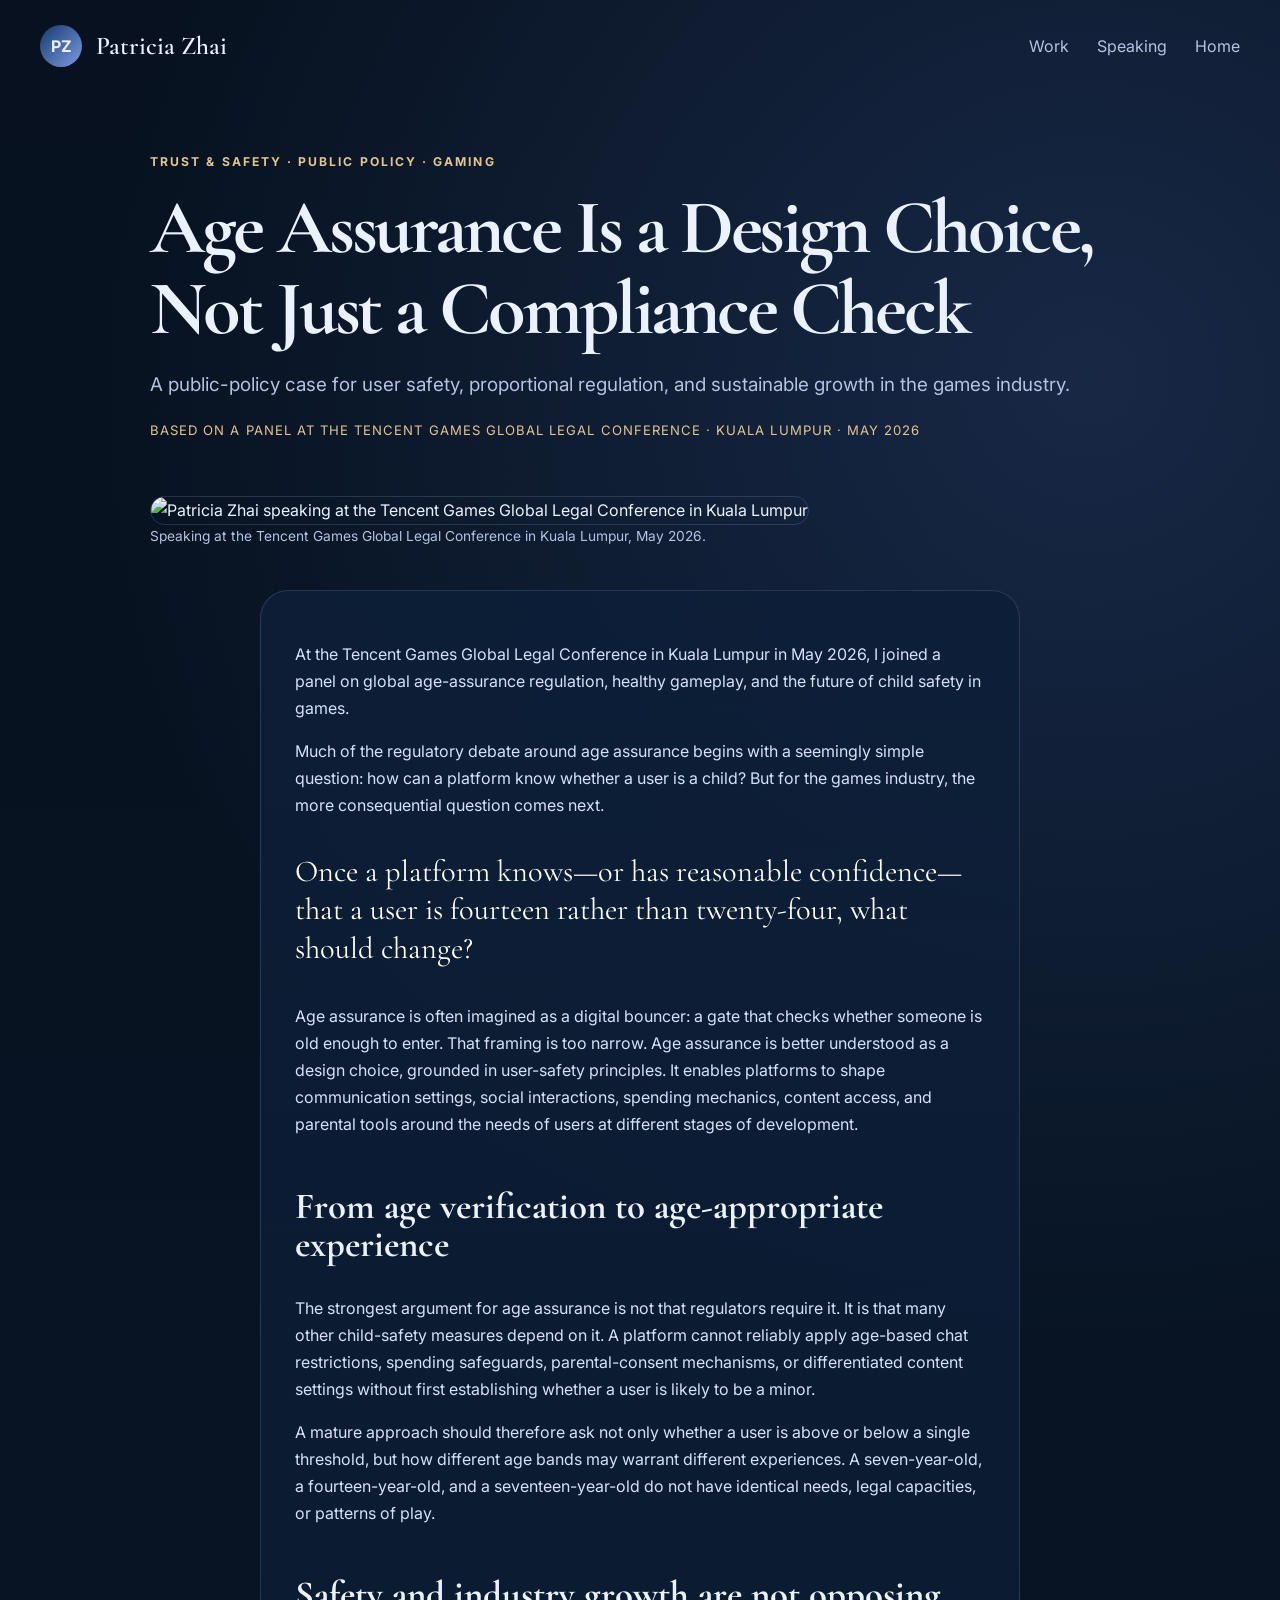
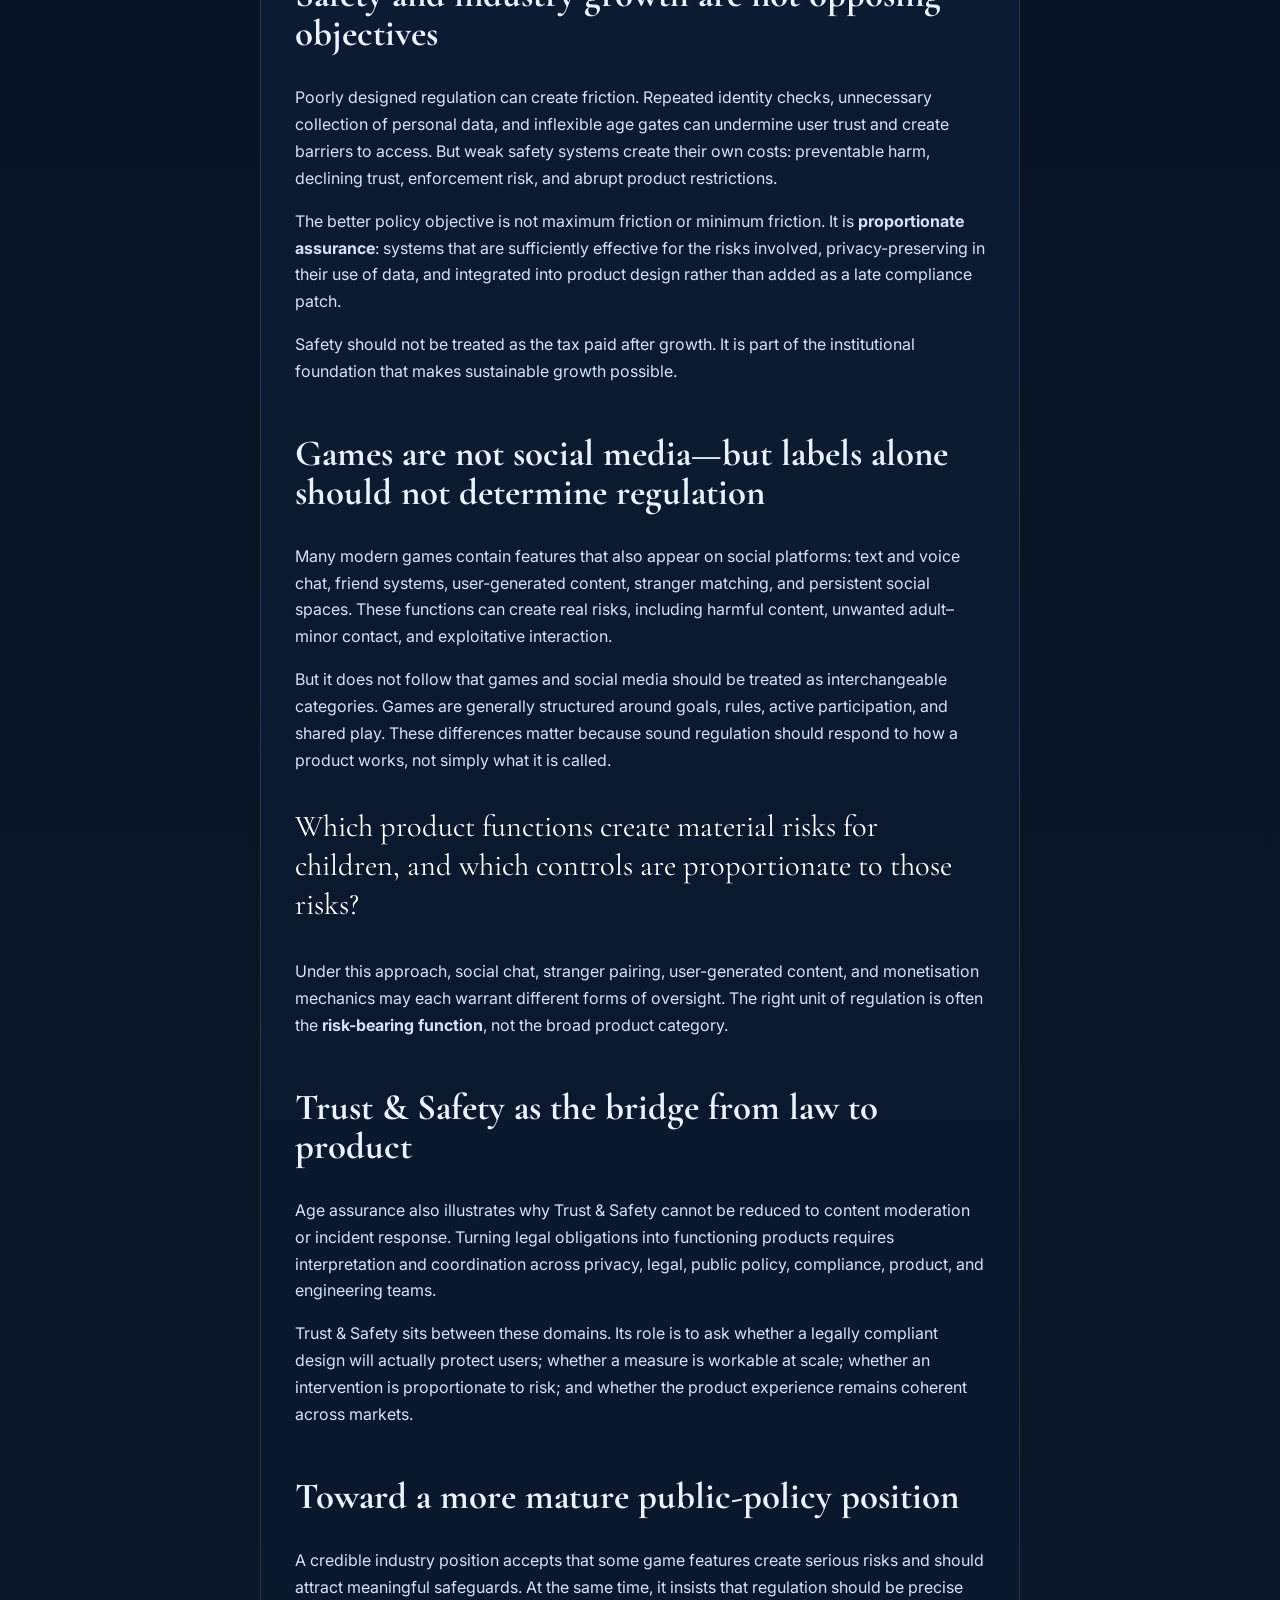
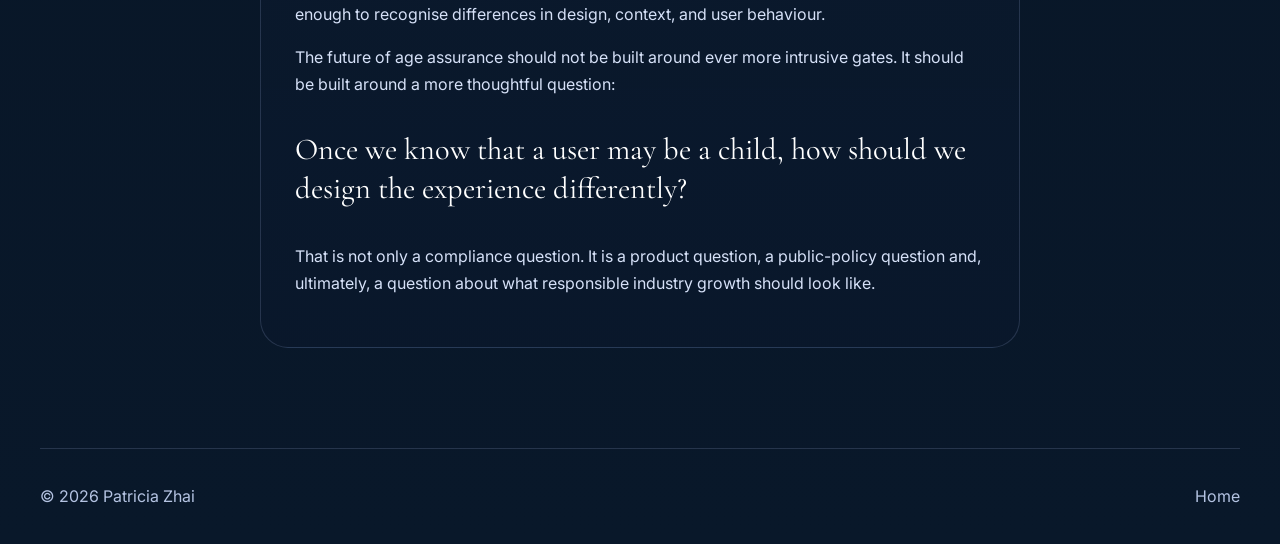
==== age-assurance.html @ 42f61670 "Add age assurance article" ====
<!doctype html><html lang="en"><head><meta charset="utf-8"><meta name="viewport" content="width=device-width,initial-scale=1"><meta name="description" content="Age assurance is a design choice, not just a compliance check — Patricia Zhai"><title>Age Assurance Is a Design Choice — Patricia Zhai</title><link rel="preconnect" href="https://fonts.googleapis.com"><link rel="preconnect" href="https://fonts.gstatic.com" crossorigin><link href="https://fonts.googleapis.com/css2?family=Inter:wght@400;500;600;700&family=Cormorant+Garamond:wght@500;600;700&display=swap" rel="stylesheet"><link rel="stylesheet" href="styles.css"></head><body><header class="site-header"><a class="brand" href="index.html"><span class="brand-mark">PZ</span><span class="brand-text">Patricia Zhai</span></a><nav><a href="index.html#work">Work</a><a href="index.html#speaking">Speaking</a><a href="index.html">Home</a></nav></header><main class="article-shell"><article class="article"><header class="article-header"><p class="eyebrow">Trust & Safety · Public policy · Gaming</p><h1>Age Assurance Is a Design Choice, Not Just a Compliance Check</h1><p class="article-subtitle">A public-policy case for user safety, proportional regulation, and sustainable growth in the games industry.</p><p class="meta">Based on a panel at the Tencent Games Global Legal Conference · Kuala Lumpur · May 2026</p></header><figure class="article-figure"><img src="assets/kl-panel.jpg" alt="Patricia Zhai speaking at the Tencent Games Global Legal Conference in Kuala Lumpur"><figcaption>Speaking at the Tencent Games Global Legal Conference in Kuala Lumpur, May 2026.</figcaption></figure><div class="article-body"><p>At the Tencent Games Global Legal Conference in Kuala Lumpur in May 2026, I joined a panel on global age-assurance regulation, healthy gameplay, and the future of child safety in games.</p><p>Much of the regulatory debate around age assurance begins with a seemingly simple question: how can a platform know whether a user is a child? But for the games industry, the more consequential question comes next.</p><p class="pullquote">Once a platform knows—or has reasonable confidence—that a user is fourteen rather than twenty-four, what should change?</p><p>Age assurance is often imagined as a digital bouncer: a gate that checks whether someone is old enough to enter. That framing is too narrow. Age assurance is better understood as a design choice, grounded in user-safety principles. It enables platforms to shape communication settings, social interactions, spending mechanics, content access, and parental tools around the needs of users at different stages of development.</p><h2>From age verification to age-appropriate experience</h2><p>The strongest argument for age assurance is not that regulators require it. It is that many other child-safety measures depend on it. A platform cannot reliably apply age-based chat restrictions, spending safeguards, parental-consent mechanisms, or differentiated content settings without first establishing whether a user is likely to be a minor.</p><p>A mature approach should therefore ask not only whether a user is above or below a single threshold, but how different age bands may warrant different experiences. A seven-year-old, a fourteen-year-old, and a seventeen-year-old do not have identical needs, legal capacities, or patterns of play.</p><h2>Safety and industry growth are not opposing objectives</h2><p>Poorly designed regulation can create friction. Repeated identity checks, unnecessary collection of personal data, and inflexible age gates can undermine user trust and create barriers to access. But weak safety systems create their own costs: preventable harm, declining trust, enforcement risk, and abrupt product restrictions.</p><p>The better policy objective is not maximum friction or minimum friction. It is <strong>proportionate assurance</strong>: systems that are sufficiently effective for the risks involved, privacy-preserving in their use of data, and integrated into product design rather than added as a late compliance patch.</p><p>Safety should not be treated as the tax paid after growth. It is part of the institutional foundation that makes sustainable growth possible.</p><h2>Games are not social media—but labels alone should not determine regulation</h2><p>Many modern games contain features that also appear on social platforms: text and voice chat, friend systems, user-generated content, stranger matching, and persistent social spaces. These functions can create real risks, including harmful content, unwanted adult–minor contact, and exploitative interaction.</p><p>But it does not follow that games and social media should be treated as interchangeable categories. Games are generally structured around goals, rules, active participation, and shared play. These differences matter because sound regulation should respond to how a product works, not simply what it is called.</p><p class="pullquote">Which product functions create material risks for children, and which controls are proportionate to those risks?</p><p>Under this approach, social chat, stranger pairing, user-generated content, and monetisation mechanics may each warrant different forms of oversight. The right unit of regulation is often the <strong>risk-bearing function</strong>, not the broad product category.</p><h2>Trust & Safety as the bridge from law to product</h2><p>Age assurance also illustrates why Trust & Safety cannot be reduced to content moderation or incident response. Turning legal obligations into functioning products requires interpretation and coordination across privacy, legal, public policy, compliance, product, and engineering teams.</p><p>Trust & Safety sits between these domains. Its role is to ask whether a legally compliant design will actually protect users; whether a measure is workable at scale; whether an intervention is proportionate to risk; and whether the product experience remains coherent across markets.</p><h2>Toward a more mature public-policy position</h2><p>A credible industry position accepts that some game features create serious risks and should attract meaningful safeguards. At the same time, it insists that regulation should be precise enough to recognise differences in design, context, and user behaviour.</p><p>The future of age assurance should not be built around ever more intrusive gates. It should be built around a more thoughtful question:</p><p class="pullquote">Once we know that a user may be a child, how should we design the experience differently?</p><p>That is not only a compliance question. It is a product question, a public-policy question and, ultimately, a question about what responsible industry growth should look like.</p></div></article></main><footer><span>© 2026 Patricia Zhai</span><a href="index.html">Home</a></footer></body></html>
---- styles.css ----
:root{--bg:#07111f;--panel:#0d1f38;--ink:#eaf1ff;--muted:#b4c3e2;--line:rgba(187,207,255,.16);--gold:#e2c58f;--max:1200px}*{box-sizing:border-box}html{scroll-behavior:smooth}body{margin:0;font-family:Inter,system-ui,sans-serif;line-height:1.68;color:var(--ink);background:radial-gradient(circle at 85% 10%,rgba(81,120,202,.22),transparent 28%),linear-gradient(180deg,#07111f,#09182a);overflow-x:hidden}a{color:inherit}.site-header,main,footer{width:min(var(--max),calc(100% - 48px));margin:auto}.site-header{min-height:92px;display:flex;align-items:center;justify-content:space-between}.brand{display:flex;gap:14px;align-items:center;text-decoration:none}.brand-mark{width:42px;height:42px;border-radius:50%;display:grid;place-items:center;background:linear-gradient(135deg,#173a6d,#7b9be3);font-weight:700}.brand-text,h1,h2,h3{font-family:'Cormorant Garamond',serif}.brand-text{font-size:1.6rem;font-weight:600}nav{display:flex;gap:28px}nav a{text-decoration:none;color:var(--muted)}.hero{display:grid;grid-template-columns:.78fr 1.22fr;gap:54px;align-items:center;padding:48px 0 96px}.portrait-frame{padding:14px;max-width:430px;margin:auto;border:1px solid var(--line);border-radius:180px 180px 34px 34px;background:rgba(255,255,255,.035);box-shadow:0 30px 100px rgba(0,0,0,.35)}.portrait-frame img{display:block;width:100%;border-radius:158px 158px 22px 22px}.eyebrow{margin:0 0 16px;text-transform:uppercase;letter-spacing:.17em;font-size:.76rem;font-weight:700;color:var(--gold)}h1,h2,h3{line-height:1.05;margin-top:0}.hero h1{font-size:clamp(4rem,8vw,7.2rem);letter-spacing:-.045em;margin-bottom:24px}.intro{max-width:760px;font-size:1.22rem;color:var(--muted)}.chips,.actions{display:flex;flex-wrap:wrap;gap:10px;margin-top:26px}.chips span,.pill{padding:8px 12px;border-radius:999px;border:1px solid var(--line);color:var(--muted);font-size:.82rem}.button{display:inline-flex;min-height:48px;padding:0 18px;align-items:center;border:1px solid var(--line);border-radius:999px;text-decoration:none}.primary{background:linear-gradient(135deg,#dbe8ff,#9fbfff);color:#05101f;font-weight:700}.section{padding:42px 0 100px}.section-head{display:grid;grid-template-columns:.8fr 1.2fr;gap:48px;align-items:end;margin-bottom:30px}.section-head h2{font-size:clamp(2.8rem,4.8vw,4.8rem);margin-bottom:0}.section-head>p{color:var(--muted);font-size:1.06rem;margin:0 0 8px}.work-grid{display:grid;grid-template-columns:1fr 1fr;gap:20px}.card,.speaking-card{border:1px solid var(--line);border-radius:28px;background:linear-gradient(180deg,rgba(13,31,56,.9),rgba(10,24,44,.72));box-shadow:0 30px 100px rgba(0,0,0,.28)}.card{padding:30px;display:flex;flex-direction:column}.accent{background:linear-gradient(180deg,rgba(19,44,78,.94),rgba(10,24,44,.74))}.topline{display:flex;justify-content:space-between;align-items:center;margin-bottom:26px;color:var(--gold);font-weight:700}.card h3,.speaking-card h3{font-size:2rem;margin-bottom:14px}.card p,.speaking-card p{color:var(--muted)}.links{display:flex;flex-direction:column;gap:14px;margin-top:auto}.links a,.feature{display:block;text-decoration:none;border:1px solid var(--line);background:rgba(255,255,255,.03);padding:18px;border-radius:18px;transition:.2s ease}.links a:hover,.feature:hover{transform:translateY(-1px);background:rgba(255,255,255,.065)}small{display:block;text-transform:uppercase;letter-spacing:.12em;color:var(--gold);font-weight:700;margin-bottom:7px}.links strong,.feature strong{display:block;margin-bottom:7px}.links span,.feature span{color:var(--muted);font-size:.92rem}.framework{grid-column:1/-1;display:grid;grid-template-columns:.9fr 1.1fr;gap:42px;align-items:center}.framework .topline{grid-column:1/-1}.speaking-card{display:grid;grid-template-columns:1.1fr .9fr;overflow:hidden}.speaking-card img{width:100%;height:100%;min-height:460px;object-fit:cover}.speaking-card>div{padding:34px;display:flex;flex-direction:column;justify-content:center}.meta{color:var(--gold)!important;text-transform:uppercase;letter-spacing:.08em;font-size:.82rem}.speaking-card a{font-weight:700;text-decoration:none}footer{min-height:96px;border-top:1px solid var(--line);display:flex;align-items:center;justify-content:space-between;color:var(--muted)}footer a{text-decoration:none}.article-shell{max-width:980px}.article{padding:20px 0 100px}.article-header{padding:40px 0 10px}.article-header h1{font-size:clamp(3rem,6vw,5.6rem);letter-spacing:-.04em;margin-bottom:18px}.article-subtitle{color:var(--muted);font-size:1.18rem}.article-figure{margin:32px 0 42px}.article-figure img{width:100%;border-radius:26px;border:1px solid var(--line)}figcaption{color:var(--muted);font-size:.86rem}.article-body{max-width:760px;margin:auto;padding:34px;border:1px solid var(--line);border-radius:28px;background:linear-gradient(180deg,rgba(13,31,56,.88),rgba(10,24,44,.72))}.article-body h2{font-size:2.3rem;margin-top:50px}.article-body p{color:#d6e1f8}.pullquote{font-family:'Cormorant Garamond',serif;font-size:1.9rem;line-height:1.28;color:#fff!important;margin:34px 0!important}@media(max-width:900px){nav{display:none}.hero,.section-head,.work-grid,.framework,.speaking-card{grid-template-columns:1fr}.hero{padding-top:20px}.portrait-frame{max-width:360px}.framework{grid-column:auto}.speaking-card img{min-height:320px}}@media(max-width:560px){.site-header,main,footer{width:calc(100% - 26px)}.hero h1{font-size:3.7rem}.intro{font-size:1.05rem}.section{padding-bottom:72px}.card,.article-body{padding:24px}footer{flex-direction:column;justify-content:center;align-items:flex-start;gap:8px}}
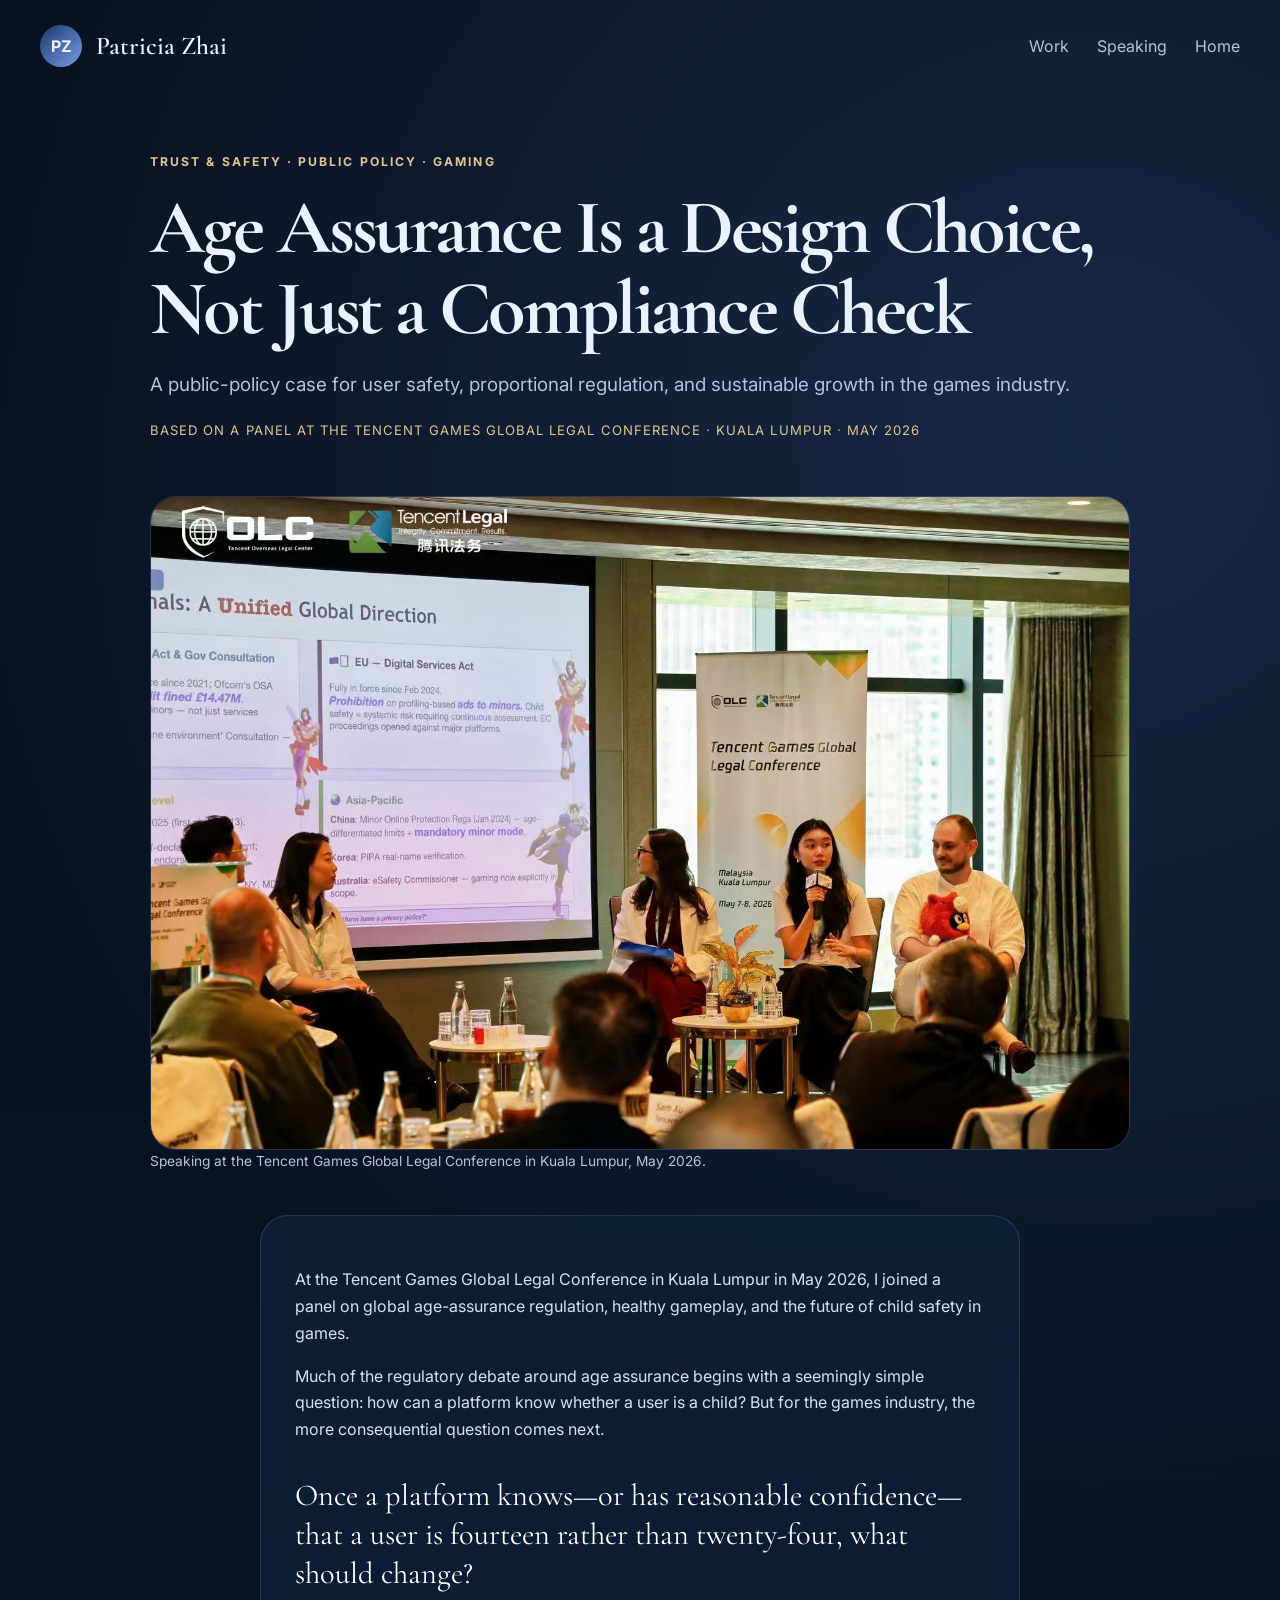
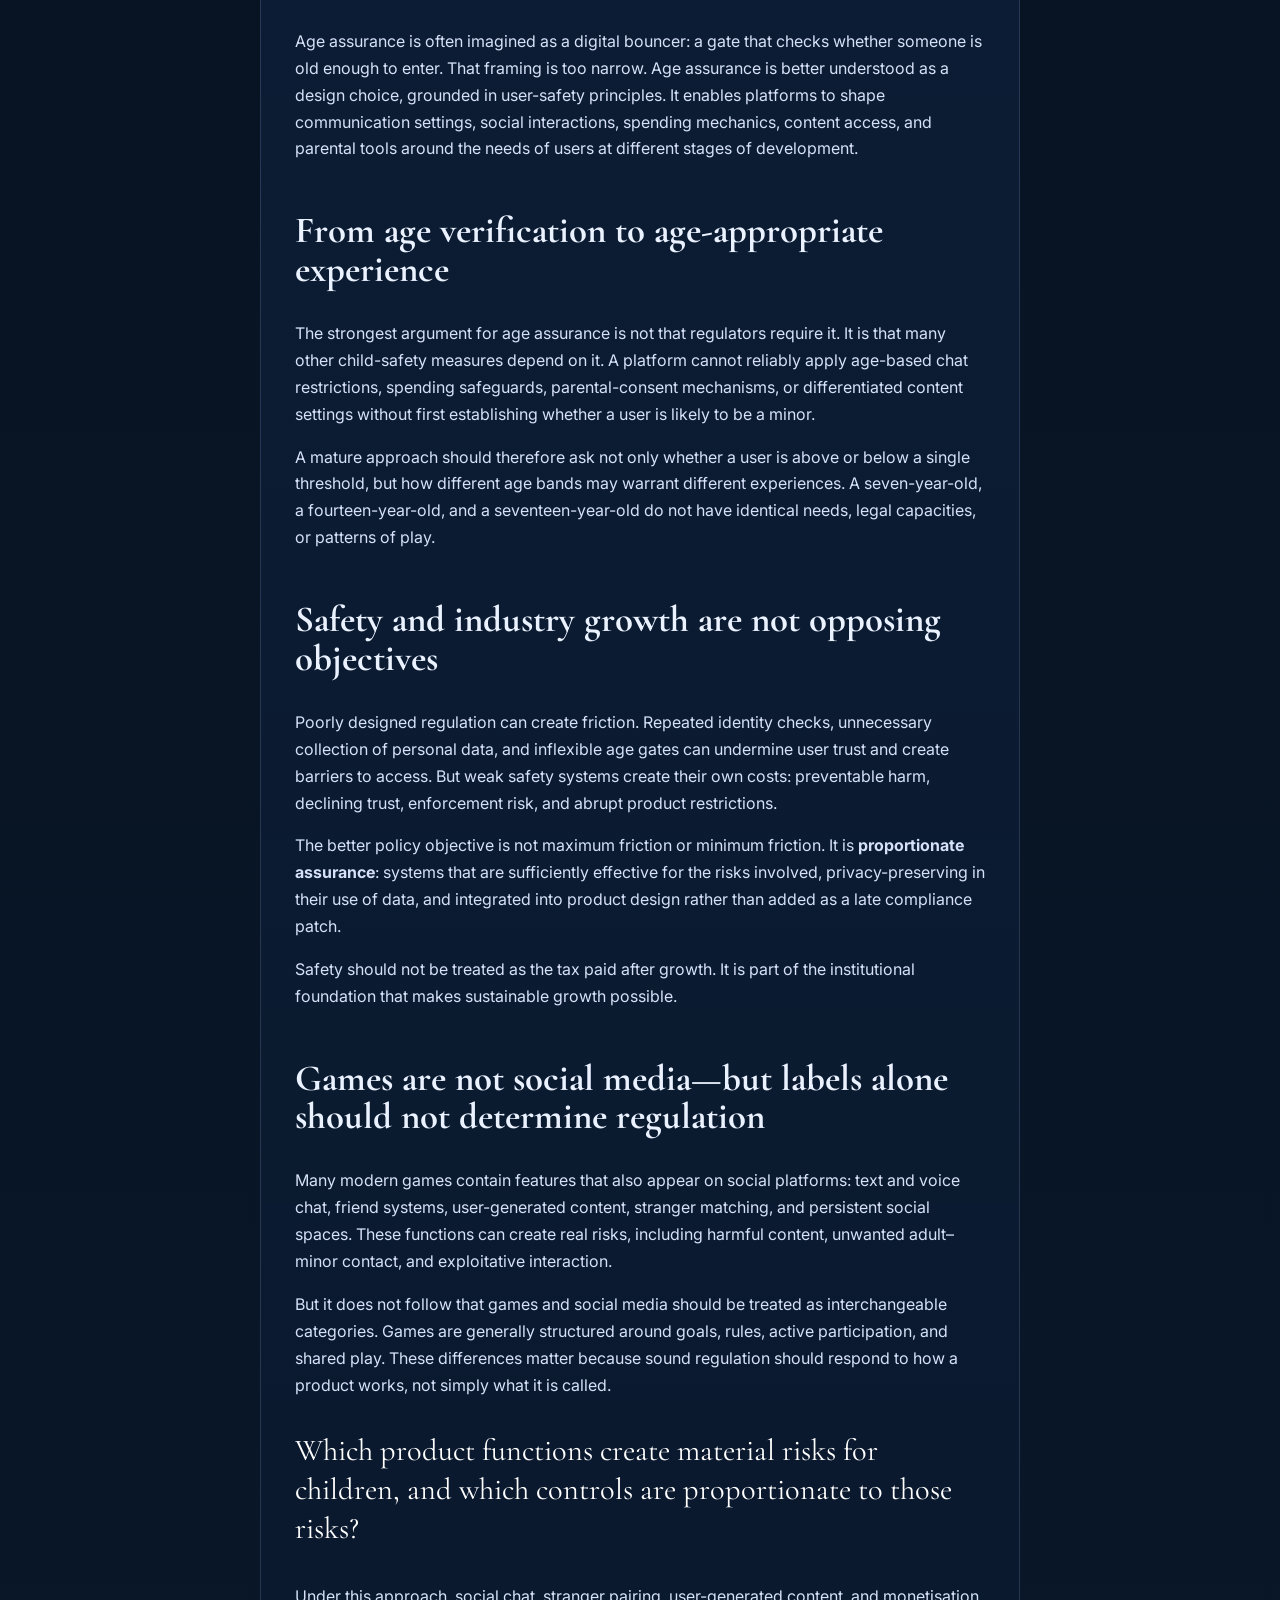
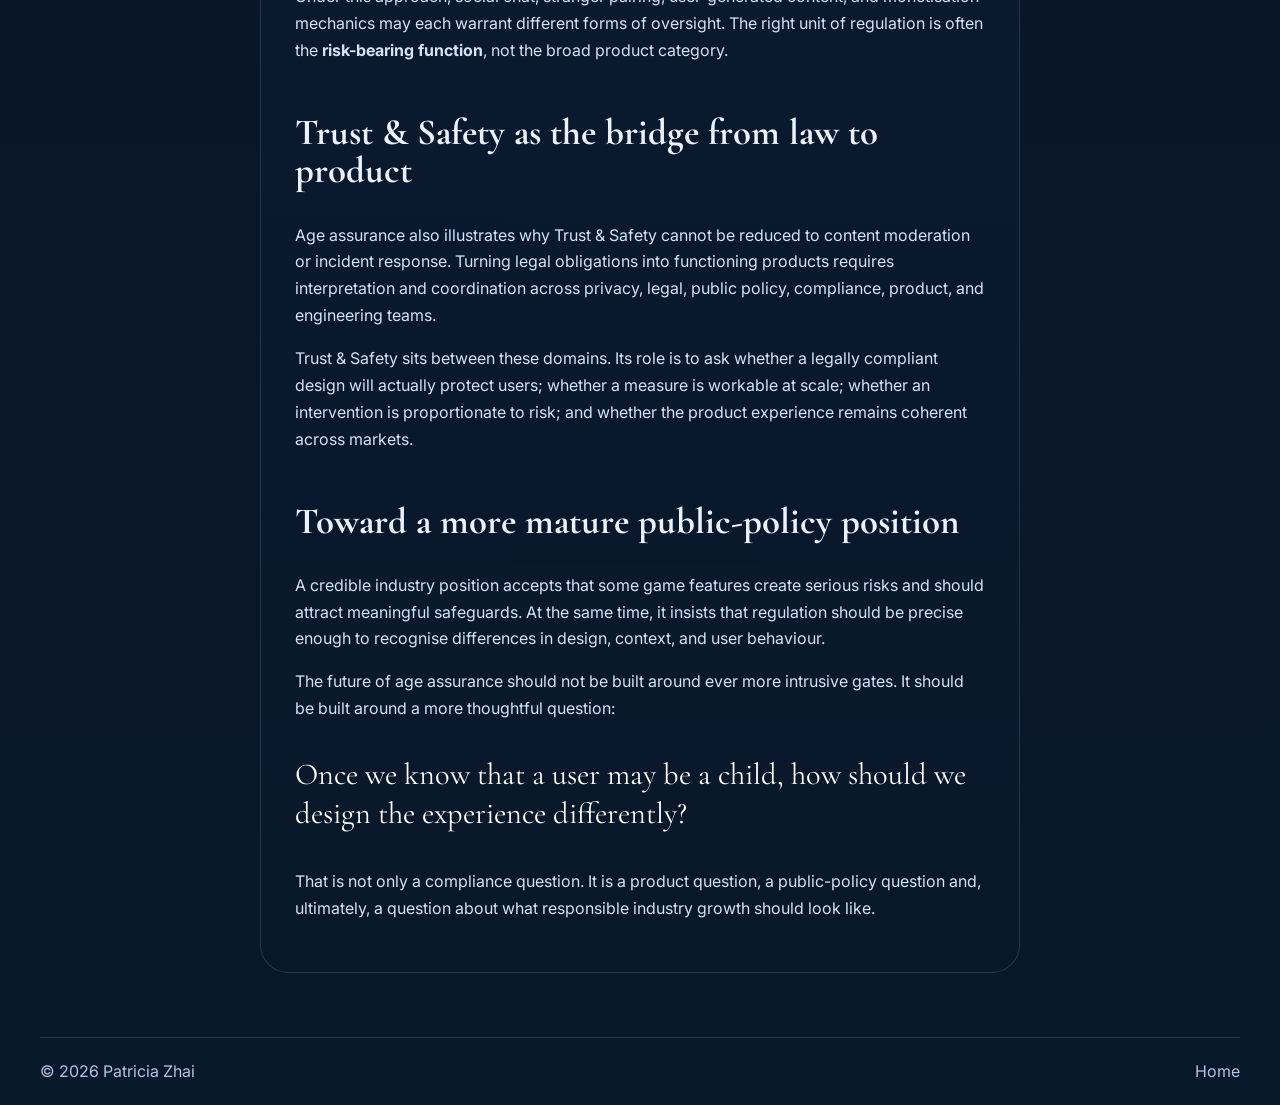
==== commit f5516847: "Update site to use v2 photos" ====
--- a/age-assurance.html
+++ b/age-assurance.html
@@ -1 +1 @@
-<!doctype html><html lang="en"><head><meta charset="utf-8"><meta name="viewport" content="width=device-width,initial-scale=1"><meta name="description" content="Age assurance is a design choice, not just a compliance check — Patricia Zhai"><title>Age Assurance Is a Design Choice — Patricia Zhai</title><link rel="preconnect" href="https://fonts.googleapis.com"><link rel="preconnect" href="https://fonts.gstatic.com" crossorigin><link href="https://fonts.googleapis.com/css2?family=Inter:wght@400;500;600;700&family=Cormorant+Garamond:wght@500;600;700&display=swap" rel="stylesheet"><link rel="stylesheet" href="styles.css"></head><body><header class="site-header"><a class="brand" href="index.html"><span class="brand-mark">PZ</span><span class="brand-text">Patricia Zhai</span></a><nav><a href="index.html#work">Work</a><a href="index.html#speaking">Speaking</a><a href="index.html">Home</a></nav></header><main class="article-shell"><article class="article"><header class="article-header"><p class="eyebrow">Trust & Safety · Public policy · Gaming</p><h1>Age Assurance Is a Design Choice, Not Just a Compliance Check</h1><p class="article-subtitle">A public-policy case for user safety, proportional regulation, and sustainable growth in the games industry.</p><p class="meta">Based on a panel at the Tencent Games Global Legal Conference · Kuala Lumpur · May 2026</p></header><figure class="article-figure"><img src="assets/kl-panel.jpg" alt="Patricia Zhai speaking at the Tencent Games Global Legal Conference in Kuala Lumpur"><figcaption>Speaking at the Tencent Games Global Legal Conference in Kuala Lumpur, May 2026.</figcaption></figure><div class="article-body"><p>At the Tencent Games Global Legal Conference in Kuala Lumpur in May 2026, I joined a panel on global age-assurance regulation, healthy gameplay, and the future of child safety in games.</p><p>Much of the regulatory debate around age assurance begins with a seemingly simple question: how can a platform know whether a user is a child? But for the games industry, the more consequential question comes next.</p><p class="pullquote">Once a platform knows—or has reasonable confidence—that a user is fourteen rather than twenty-four, what should change?</p><p>Age assurance is often imagined as a digital bouncer: a gate that checks whether someone is old enough to enter. That framing is too narrow. Age assurance is better understood as a design choice, grounded in user-safety principles. It enables platforms to shape communication settings, social interactions, spending mechanics, content access, and parental tools around the needs of users at different stages of development.</p><h2>From age verification to age-appropriate experience</h2><p>The strongest argument for age assurance is not that regulators require it. It is that many other child-safety measures depend on it. A platform cannot reliably apply age-based chat restrictions, spending safeguards, parental-consent mechanisms, or differentiated content settings without first establishing whether a user is likely to be a minor.</p><p>A mature approach should therefore ask not only whether a user is above or below a single threshold, but how different age bands may warrant different experiences. A seven-year-old, a fourteen-year-old, and a seventeen-year-old do not have identical needs, legal capacities, or patterns of play.</p><h2>Safety and industry growth are not opposing objectives</h2><p>Poorly designed regulation can create friction. Repeated identity checks, unnecessary collection of personal data, and inflexible age gates can undermine user trust and create barriers to access. But weak safety systems create their own costs: preventable harm, declining trust, enforcement risk, and abrupt product restrictions.</p><p>The better policy objective is not maximum friction or minimum friction. It is <strong>proportionate assurance</strong>: systems that are sufficiently effective for the risks involved, privacy-preserving in their use of data, and integrated into product design rather than added as a late compliance patch.</p><p>Safety should not be treated as the tax paid after growth. It is part of the institutional foundation that makes sustainable growth possible.</p><h2>Games are not social media—but labels alone should not determine regulation</h2><p>Many modern games contain features that also appear on social platforms: text and voice chat, friend systems, user-generated content, stranger matching, and persistent social spaces. These functions can create real risks, including harmful content, unwanted adult–minor contact, and exploitative interaction.</p><p>But it does not follow that games and social media should be treated as interchangeable categories. Games are generally structured around goals, rules, active participation, and shared play. These differences matter because sound regulation should respond to how a product works, not simply what it is called.</p><p class="pullquote">Which product functions create material risks for children, and which controls are proportionate to those risks?</p><p>Under this approach, social chat, stranger pairing, user-generated content, and monetisation mechanics may each warrant different forms of oversight. The right unit of regulation is often the <strong>risk-bearing function</strong>, not the broad product category.</p><h2>Trust & Safety as the bridge from law to product</h2><p>Age assurance also illustrates why Trust & Safety cannot be reduced to content moderation or incident response. Turning legal obligations into functioning products requires interpretation and coordination across privacy, legal, public policy, compliance, product, and engineering teams.</p><p>Trust & Safety sits between these domains. Its role is to ask whether a legally compliant design will actually protect users; whether a measure is workable at scale; whether an intervention is proportionate to risk; and whether the product experience remains coherent across markets.</p><h2>Toward a more mature public-policy position</h2><p>A credible industry position accepts that some game features create serious risks and should attract meaningful safeguards. At the same time, it insists that regulation should be precise enough to recognise differences in design, context, and user behaviour.</p><p>The future of age assurance should not be built around ever more intrusive gates. It should be built around a more thoughtful question:</p><p class="pullquote">Once we know that a user may be a child, how should we design the experience differently?</p><p>That is not only a compliance question. It is a product question, a public-policy question and, ultimately, a question about what responsible industry growth should look like.</p></div></article></main><footer><span>© 2026 Patricia Zhai</span><a href="index.html">Home</a></footer></body></html>+<!doctype html><html lang="en"><head><meta charset="utf-8"><meta name="viewport" content="width=device-width,initial-scale=1"><meta name="description" content="Age assurance is a design choice, not just a compliance check — Patricia Zhai"><title>Age Assurance Is a Design Choice — Patricia Zhai</title><link rel="preconnect" href="https://fonts.googleapis.com"><link rel="preconnect" href="https://fonts.gstatic.com" crossorigin><link href="https://fonts.googleapis.com/css2?family=Inter:wght@400;500;600;700&family=Cormorant+Garamond:wght@500;600;700&display=swap" rel="stylesheet"><link rel="stylesheet" href="styles.css"></head><body><header class="site-header"><a class="brand" href="index.html"><span class="brand-mark">PZ</span><span class="brand-text">Patricia Zhai</span></a><nav><a href="index.html#work">Work</a><a href="index.html#speaking">Speaking</a><a href="index.html">Home</a></nav></header><main class="article-shell"><article class="article"><header class="article-header"><p class="eyebrow">Trust & Safety · Public policy · Gaming</p><h1>Age Assurance Is a Design Choice, Not Just a Compliance Check</h1><p class="article-subtitle">A public-policy case for user safety, proportional regulation, and sustainable growth in the games industry.</p><p class="meta">Based on a panel at the Tencent Games Global Legal Conference · Kuala Lumpur · May 2026</p></header><figure class="article-figure"><img src="assets/kl-panel-v2.jpg" alt="Patricia Zhai speaking at the Tencent Games Global Legal Conference in Kuala Lumpur"><figcaption>Speaking at the Tencent Games Global Legal Conference in Kuala Lumpur, May 2026.</figcaption></figure><div class="article-body"><p>At the Tencent Games Global Legal Conference in Kuala Lumpur in May 2026, I joined a panel on global age-assurance regulation, healthy gameplay, and the future of child safety in games.</p><p>Much of the regulatory debate around age assurance begins with a seemingly simple question: how can a platform know whether a user is a child? But for the games industry, the more consequential question comes next.</p><p class="pullquote">Once a platform knows—or has reasonable confidence—that a user is fourteen rather than twenty-four, what should change?</p><p>Age assurance is often imagined as a digital bouncer: a gate that checks whether someone is old enough to enter. That framing is too narrow. Age assurance is better understood as a design choice, grounded in user-safety principles. It enables platforms to shape communication settings, social interactions, spending mechanics, content access, and parental tools around the needs of users at different stages of development.</p><h2>From age verification to age-appropriate experience</h2><p>The strongest argument for age assurance is not that regulators require it. It is that many other child-safety measures depend on it. A platform cannot reliably apply age-based chat restrictions, spending safeguards, parental-consent mechanisms, or differentiated content settings without first establishing whether a user is likely to be a minor.</p><p>A mature approach should therefore ask not only whether a user is above or below a single threshold, but how different age bands may warrant different experiences. A seven-year-old, a fourteen-year-old, and a seventeen-year-old do not have identical needs, legal capacities, or patterns of play.</p><h2>Safety and industry growth are not opposing objectives</h2><p>Poorly designed regulation can create friction. Repeated identity checks, unnecessary collection of personal data, and inflexible age gates can undermine user trust and create barriers to access. But weak safety systems create their own costs: preventable harm, declining trust, enforcement risk, and abrupt product restrictions.</p><p>The better policy objective is not maximum friction or minimum friction. It is <strong>proportionate assurance</strong>: systems that are sufficiently effective for the risks involved, privacy-preserving in their use of data, and integrated into product design rather than added as a late compliance patch.</p><p>Safety should not be treated as the tax paid after growth. It is part of the institutional foundation that makes sustainable growth possible.</p><h2>Games are not social media—but labels alone should not determine regulation</h2><p>Many modern games contain features that also appear on social platforms: text and voice chat, friend systems, user-generated content, stranger matching, and persistent social spaces. These functions can create real risks, including harmful content, unwanted adult–minor contact, and exploitative interaction.</p><p>But it does not follow that games and social media should be treated as interchangeable categories. Games are generally structured around goals, rules, active participation, and shared play. These differences matter because sound regulation should respond to how a product works, not simply what it is called.</p><p class="pullquote">Which product functions create material risks for children, and which controls are proportionate to those risks?</p><p>Under this approach, social chat, stranger pairing, user-generated content, and monetisation mechanics may each warrant different forms of oversight. The right unit of regulation is often the <strong>risk-bearing function</strong>, not the broad product category.</p><h2>Trust & Safety as the bridge from law to product</h2><p>Age assurance also illustrates why Trust & Safety cannot be reduced to content moderation or incident response. Turning legal obligations into functioning products requires interpretation and coordination across privacy, legal, public policy, compliance, product, and engineering teams.</p><p>Trust & Safety sits between these domains. Its role is to ask whether a legally compliant design will actually protect users; whether a measure is workable at scale; whether an intervention is proportionate to risk; and whether the product experience remains coherent across markets.</p><h2>Toward a more mature public-policy position</h2><p>A credible industry position accepts that some game features create serious risks and should attract meaningful safeguards. At the same time, it insists that regulation should be precise enough to recognise differences in design, context, and user behaviour.</p><p>The future of age assurance should not be built around ever more intrusive gates. It should be built around a more thoughtful question:</p><p class="pullquote">Once we know that a user may be a child, how should we design the experience differently?</p><p>That is not only a compliance question. It is a product question, a public-policy question and, ultimately, a question about what responsible industry growth should look like.</p></div></article></main><footer><span>© 2026 Patricia Zhai</span><a href="index.html">Home</a></footer></body></html>
--- a/styles.css
+++ b/styles.css
@@ -1 +1,3 @@
-:root{--bg:#07111f;--panel:#0d1f38;--ink:#eaf1ff;--muted:#b4c3e2;--line:rgba(187,207,255,.16);--gold:#e2c58f;--max:1200px}*{box-sizing:border-box}html{scroll-behavior:smooth}body{margin:0;font-family:Inter,system-ui,sans-serif;line-height:1.68;color:var(--ink);background:radial-gradient(circle at 85% 10%,rgba(81,120,202,.22),transparent 28%),linear-gradient(180deg,#07111f,#09182a);overflow-x:hidden}a{color:inherit}.site-header,main,footer{width:min(var(--max),calc(100% - 48px));margin:auto}.site-header{min-height:92px;display:flex;align-items:center;justify-content:space-between}.brand{display:flex;gap:14px;align-items:center;text-decoration:none}.brand-mark{width:42px;height:42px;border-radius:50%;display:grid;place-items:center;background:linear-gradient(135deg,#173a6d,#7b9be3);font-weight:700}.brand-text,h1,h2,h3{font-family:'Cormorant Garamond',serif}.brand-text{font-size:1.6rem;font-weight:600}nav{display:flex;gap:28px}nav a{text-decoration:none;color:var(--muted)}.hero{display:grid;grid-template-columns:.78fr 1.22fr;gap:54px;align-items:center;padding:48px 0 96px}.portrait-frame{padding:14px;max-width:430px;margin:auto;border:1px solid var(--line);border-radius:180px 180px 34px 34px;background:rgba(255,255,255,.035);box-shadow:0 30px 100px rgba(0,0,0,.35)}.portrait-frame img{display:block;width:100%;border-radius:158px 158px 22px 22px}.eyebrow{margin:0 0 16px;text-transform:uppercase;letter-spacing:.17em;font-size:.76rem;font-weight:700;color:var(--gold)}h1,h2,h3{line-height:1.05;margin-top:0}.hero h1{font-size:clamp(4rem,8vw,7.2rem);letter-spacing:-.045em;margin-bottom:24px}.intro{max-width:760px;font-size:1.22rem;color:var(--muted)}.chips,.actions{display:flex;flex-wrap:wrap;gap:10px;margin-top:26px}.chips span,.pill{padding:8px 12px;border-radius:999px;border:1px solid var(--line);color:var(--muted);font-size:.82rem}.button{display:inline-flex;min-height:48px;padding:0 18px;align-items:center;border:1px solid var(--line);border-radius:999px;text-decoration:none}.primary{background:linear-gradient(135deg,#dbe8ff,#9fbfff);color:#05101f;font-weight:700}.section{padding:42px 0 100px}.section-head{display:grid;grid-template-columns:.8fr 1.2fr;gap:48px;align-items:end;margin-bottom:30px}.section-head h2{font-size:clamp(2.8rem,4.8vw,4.8rem);margin-bottom:0}.section-head>p{color:var(--muted);font-size:1.06rem;margin:0 0 8px}.work-grid{display:grid;grid-template-columns:1fr 1fr;gap:20px}.card,.speaking-card{border:1px solid var(--line);border-radius:28px;background:linear-gradient(180deg,rgba(13,31,56,.9),rgba(10,24,44,.72));box-shadow:0 30px 100px rgba(0,0,0,.28)}.card{padding:30px;display:flex;flex-direction:column}.accent{background:linear-gradient(180deg,rgba(19,44,78,.94),rgba(10,24,44,.74))}.topline{display:flex;justify-content:space-between;align-items:center;margin-bottom:26px;color:var(--gold);font-weight:700}.card h3,.speaking-card h3{font-size:2rem;margin-bottom:14px}.card p,.speaking-card p{color:var(--muted)}.links{display:flex;flex-direction:column;gap:14px;margin-top:auto}.links a,.feature{display:block;text-decoration:none;border:1px solid var(--line);background:rgba(255,255,255,.03);padding:18px;border-radius:18px;transition:.2s ease}.links a:hover,.feature:hover{transform:translateY(-1px);background:rgba(255,255,255,.065)}small{display:block;text-transform:uppercase;letter-spacing:.12em;color:var(--gold);font-weight:700;margin-bottom:7px}.links strong,.feature strong{display:block;margin-bottom:7px}.links span,.feature span{color:var(--muted);font-size:.92rem}.framework{grid-column:1/-1;display:grid;grid-template-columns:.9fr 1.1fr;gap:42px;align-items:center}.framework .topline{grid-column:1/-1}.speaking-card{display:grid;grid-template-columns:1.1fr .9fr;overflow:hidden}.speaking-card img{width:100%;height:100%;min-height:460px;object-fit:cover}.speaking-card>div{padding:34px;display:flex;flex-direction:column;justify-content:center}.meta{color:var(--gold)!important;text-transform:uppercase;letter-spacing:.08em;font-size:.82rem}.speaking-card a{font-weight:700;text-decoration:none}footer{min-height:96px;border-top:1px solid var(--line);display:flex;align-items:center;justify-content:space-between;color:var(--muted)}footer a{text-decoration:none}.article-shell{max-width:980px}.article{padding:20px 0 100px}.article-header{padding:40px 0 10px}.article-header h1{font-size:clamp(3rem,6vw,5.6rem);letter-spacing:-.04em;margin-bottom:18px}.article-subtitle{color:var(--muted);font-size:1.18rem}.article-figure{margin:32px 0 42px}.article-figure img{width:100%;border-radius:26px;border:1px solid var(--line)}figcaption{color:var(--muted);font-size:.86rem}.article-body{max-width:760px;margin:auto;padding:34px;border:1px solid var(--line);border-radius:28px;background:linear-gradient(180deg,rgba(13,31,56,.88),rgba(10,24,44,.72))}.article-body h2{font-size:2.3rem;margin-top:50px}.article-body p{color:#d6e1f8}.pullquote{font-family:'Cormorant Garamond',serif;font-size:1.9rem;line-height:1.28;color:#fff!important;margin:34px 0!important}@media(max-width:900px){nav{display:none}.hero,.section-head,.work-grid,.framework,.speaking-card{grid-template-columns:1fr}.hero{padding-top:20px}.portrait-frame{max-width:360px}.framework{grid-column:auto}.speaking-card img{min-height:320px}}@media(max-width:560px){.site-header,main,footer{width:calc(100% - 26px)}.hero h1{font-size:3.7rem}.intro{font-size:1.05rem}.section{padding-bottom:72px}.card,.article-body{padding:24px}footer{flex-direction:column;justify-content:center;align-items:flex-start;gap:8px}}+:root{--bg:#07111f;--panel:#0d1f38;--ink:#eaf1ff;--muted:#b4c3e2;--line:rgba(187,207,255,.16);--gold:#e2c58f;--max:1200px}*{box-sizing:border-box}html{scroll-behavior:smooth}body{margin:0;font-family:Inter,system-ui,sans-serif;line-height:1.68;color:var(--ink);background:radial-gradient(circle at 85% 10%,rgba(81,120,202,.22),transparent 28%),linear-gradient(180deg,#07111f,#09182a);overflow-x:hidden}a{color:inherit}.site-header,main,footer{width:min(var(--max),calc(100% - 48px));margin:auto}.site-header{min-height:92px;display:flex;align-items:center;justify-content:space-between}.brand{display:flex;gap:14px;align-items:center;text-decoration:none}.brand-mark{width:42px;height:42px;border-radius:50%;display:grid;place-items:center;background:linear-gradient(135deg,#173a6d,#7b9be3);font-weight:700}.brand-text,h1,h2,h3{font-family:'Cormorant Garamond',serif}.brand-text{font-size:1.6rem;font-weight:600}nav{display:flex;gap:28px}nav a{text-decoration:none;color:var(--muted)}.hero{display:grid;grid-template-columns:.78fr 1.22fr;gap:54px;align-items:center;padding:48px 0 96px}.portrait-frame{padding:14px;max-width:430px;margin:auto;border:1px solid var(--line);border-radius:180px 180px 34px 34px;background:rgba(255,255,255,.035);box-shadow:0 30px 100px rgba(0,0,0,.35)}.portrait-frame img{display:block;width:100%;border-radius:158px 158px 22px 22px}.eyebrow{margin:0 0 16px;text-transform:uppercase;letter-spacing:.17em;font-size:.76rem;font-weight:700;color:var(--gold)}h1,h2,h3{line-height:1.05;margin-top:0}.hero h1{font-size:clamp(4rem,8vw,7.2rem);letter-spacing:-.045em;margin-bottom:24px}.intro{max-width:760px;font-size:1.22rem;color:var(--muted)}.chips,.actions{display:flex;flex-wrap:wrap;gap:10px;margin-top:26px}.chips span,.pill{padding:8px 12px;border-radius:999px;border:1px solid var(--line);color:var(--muted);font-size:.82rem}.button{display:inline-flex;min-height:48px;padding:0 18px;align-items:center;border:1px solid var(--line);border-radius:999px;text-decoration:none}.primary{background:linear-gradient(135deg,#dbe8ff,#9fbfff);color:#05101f;font-weight:700}.section{padding:42px 0 100px}.section-head{display:grid;grid-template-columns:.8fr 1.2fr;gap:48px;align-items:end;margin-bottom:30px}.section-head h2{font-size:clamp(2.8rem,4.8vw,4.8rem);margin-bottom:0}.section-head>p{color:var(--muted);font-size:1.06rem;margin:0 0 8px}.work-grid{display:grid;grid-template-columns:1fr 1fr;gap:20px}.card,.speaking-card{border:1px solid var(--line);border-radius:28px;background:linear-gradient(180deg,rgba(13,31,56,.9),rgba(10,24,44,.72));box-shadow:0 30px 100px rgba(0,0,0,.28)}.card{padding:30px;display:flex;flex-direction:column}.accent{background:linear-gradient(180deg,rgba(19,44,78,.94),rgba(10,24,44,.74))}.topline{display:flex;justify-content:space-between;align-items:center;margin-bottom:26px;color:var(--gold);font-weight:700}.card h3,.speaking-card h3{font-size:2rem;margin-bottom:14px}.card p,.speaking-card p{color:var(--muted)}.links{display:flex;flex-direction:column;gap:14px;margin-top:auto}.links a,.feature{display:block;text-decoration:none;border:1px solid var(--line);background:rgba(255,255,255,.03);padding:18px;border-radius:18px;transition:.2s ease}.links a:hover,.feature:hover{transform:translateY(-1px);background:rgba(255,255,255,.065)}small{display:block;text-transform:uppercase;letter-spacing:.12em;color:var(--gold);font-weight:700;margin-bottom:7px}.links strong,.feature strong{display:block;margin-bottom:7px}.links span,.feature span{color:var(--muted);font-size:.92rem}.framework{grid-column:1/-1;display:grid;grid-template-columns:.9fr 1.1fr;gap:42px;align-items:center}.framework .topline{grid-column:1/-1}.speaking-card{display:grid;grid-template-columns:1.1fr .9fr;overflow:hidden}.speaking-card img{width:100%;height:100%;min-height:460px;object-fit:cover}.speaking-card>div{padding:34px;display:flex;flex-direction:column;justify-content:center}.meta{color:var(--gold)!important;text-transform:uppercase;letter-spacing:.08em;font-size:.82rem}.speaking-card a{font-weight:700;text-decoration:none}footer{min-height:96px;border-top:1px solid var(--line);display:flex;align-items:center;justify-content:space-between;color:var(--muted)}footer a{text-decoration:none}.article-shell{max-width:980px}.article{padding:20px 0 100px}.article-header{padding:40px 0 10px}.article-header h1{font-size:clamp(3rem,6vw,5.6rem);letter-spacing:-.04em;margin-bottom:18px}.article-subtitle{color:var(--muted);font-size:1.18rem}.article-figure{margin:32px 0 42px}.article-figure img{width:100%;border-radius:26px;border:1px solid var(--line)}figcaption{color:var(--muted);font-size:.86rem}.article-body{max-width:760px;margin:auto;padding:34px;border:1px solid var(--line);border-radius:28px;background:linear-gradient(180deg,rgba(13,31,56,.88),rgba(10,24,44,.72))}.article-body h2{font-size:2.3rem;margin-top:50px}.article-body p{color:#d6e1f8}.pullquote{font-family:'Cormorant Garamond',serif;font-size:1.9rem;line-height:1.28;color:#fff!important;margin:34px 0!important}@media(max-width:900px){nav{display:none}.hero,.section-head,.work-grid,.framework,.speaking-card{grid-template-columns:1fr}.hero{padding-top:20px}.portrait-frame{max-width:360px}.framework{grid-column:auto}.speaking-card img{min-height:320px}}@media(max-width:560px){.site-header,main,footer{width:calc(100% - 26px)}.hero h1{font-size:3.7rem}.intro{font-size:1.05rem}.section{padding-bottom:72px}.card,.article-body{padding:24px}footer{flex-direction:column;justify-content:center;align-items:flex-start;gap:8px}}
+/* compact footer repair */
+#speaking.section{padding-bottom:56px} footer{min-height:68px} .article{padding-bottom:64px} .article-figure img{display:block} @media(max-width:560px){footer{min-height:72px}}
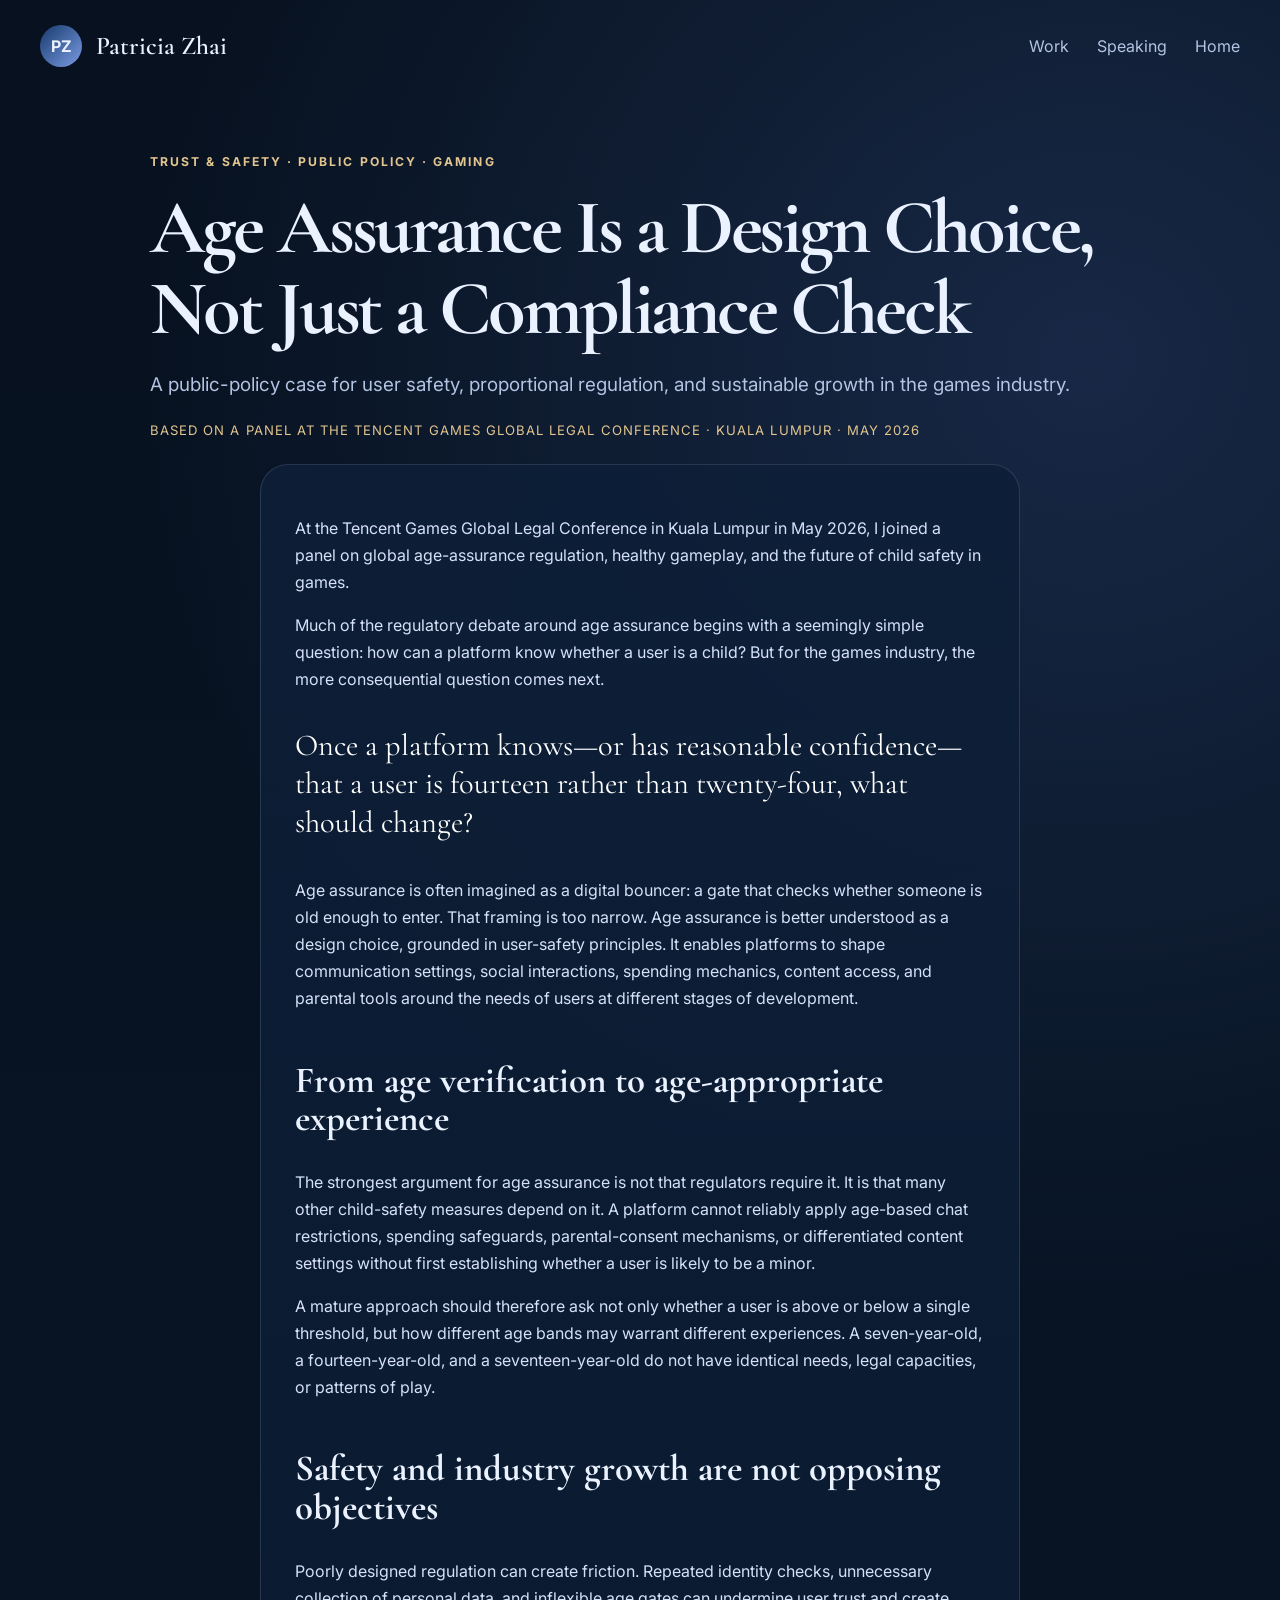
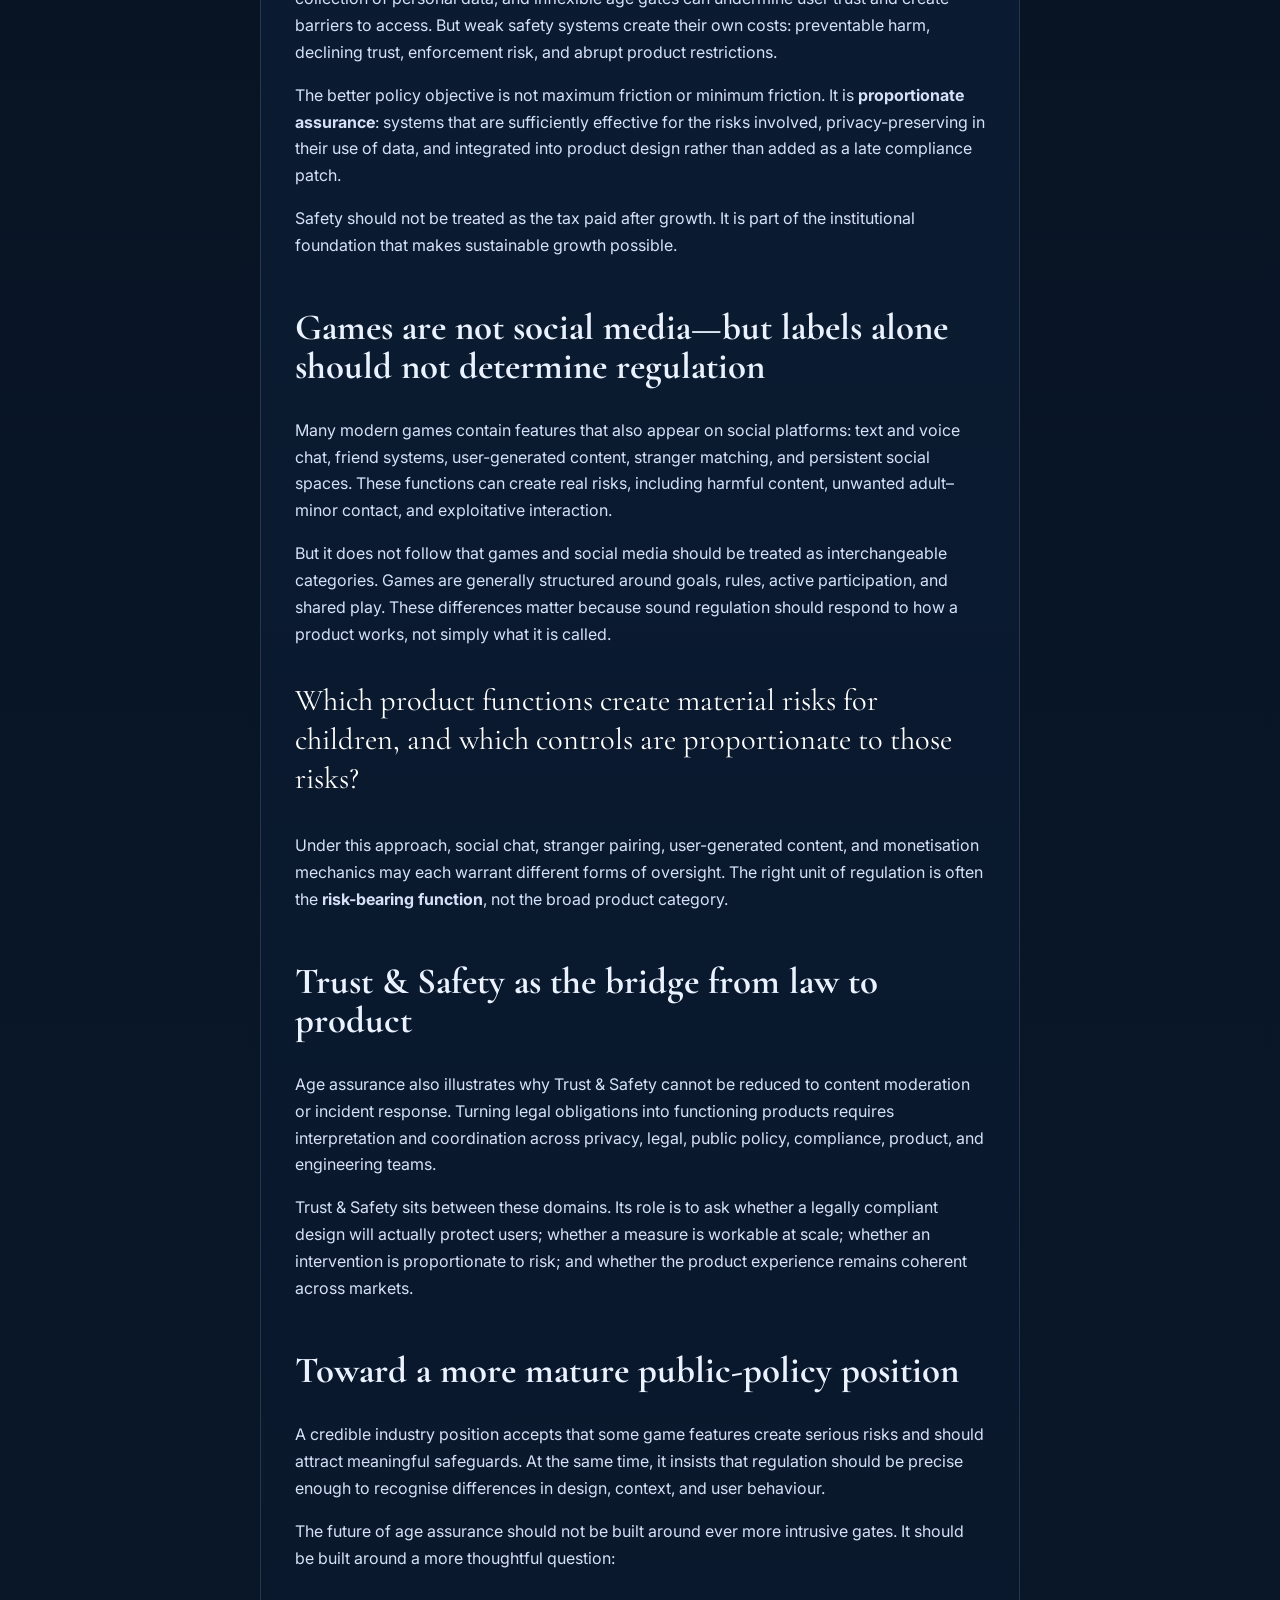
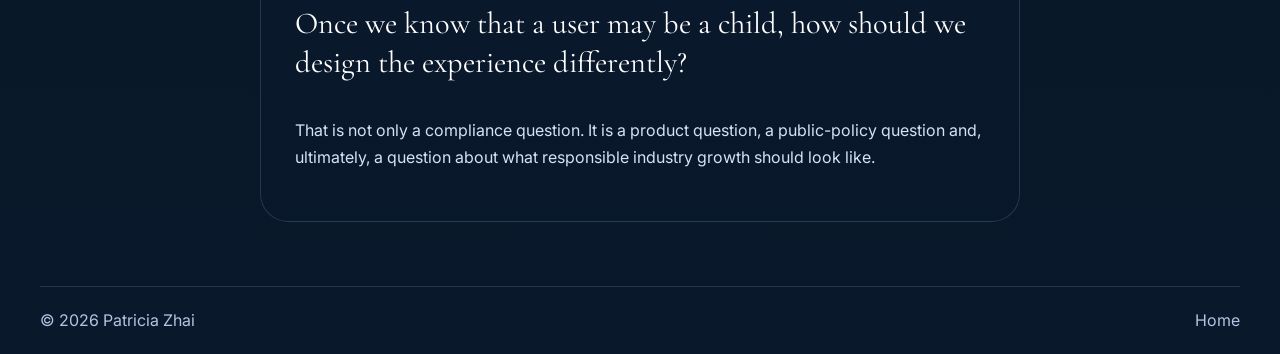
==== commit b0135d5c: "Remove article panel image" ====
--- a/age-assurance.html
+++ b/age-assurance.html
@@ -1 +1,45 @@
-<!doctype html><html lang="en"><head><meta charset="utf-8"><meta name="viewport" content="width=device-width,initial-scale=1"><meta name="description" content="Age assurance is a design choice, not just a compliance check — Patricia Zhai"><title>Age Assurance Is a Design Choice — Patricia Zhai</title><link rel="preconnect" href="https://fonts.googleapis.com"><link rel="preconnect" href="https://fonts.gstatic.com" crossorigin><link href="https://fonts.googleapis.com/css2?family=Inter:wght@400;500;600;700&family=Cormorant+Garamond:wght@500;600;700&display=swap" rel="stylesheet"><link rel="stylesheet" href="styles.css"></head><body><header class="site-header"><a class="brand" href="index.html"><span class="brand-mark">PZ</span><span class="brand-text">Patricia Zhai</span></a><nav><a href="index.html#work">Work</a><a href="index.html#speaking">Speaking</a><a href="index.html">Home</a></nav></header><main class="article-shell"><article class="article"><header class="article-header"><p class="eyebrow">Trust & Safety · Public policy · Gaming</p><h1>Age Assurance Is a Design Choice, Not Just a Compliance Check</h1><p class="article-subtitle">A public-policy case for user safety, proportional regulation, and sustainable growth in the games industry.</p><p class="meta">Based on a panel at the Tencent Games Global Legal Conference · Kuala Lumpur · May 2026</p></header><figure class="article-figure"><img src="assets/kl-panel-v2.jpg" alt="Patricia Zhai speaking at the Tencent Games Global Legal Conference in Kuala Lumpur"><figcaption>Speaking at the Tencent Games Global Legal Conference in Kuala Lumpur, May 2026.</figcaption></figure><div class="article-body"><p>At the Tencent Games Global Legal Conference in Kuala Lumpur in May 2026, I joined a panel on global age-assurance regulation, healthy gameplay, and the future of child safety in games.</p><p>Much of the regulatory debate around age assurance begins with a seemingly simple question: how can a platform know whether a user is a child? But for the games industry, the more consequential question comes next.</p><p class="pullquote">Once a platform knows—or has reasonable confidence—that a user is fourteen rather than twenty-four, what should change?</p><p>Age assurance is often imagined as a digital bouncer: a gate that checks whether someone is old enough to enter. That framing is too narrow. Age assurance is better understood as a design choice, grounded in user-safety principles. It enables platforms to shape communication settings, social interactions, spending mechanics, content access, and parental tools around the needs of users at different stages of development.</p><h2>From age verification to age-appropriate experience</h2><p>The strongest argument for age assurance is not that regulators require it. It is that many other child-safety measures depend on it. A platform cannot reliably apply age-based chat restrictions, spending safeguards, parental-consent mechanisms, or differentiated content settings without first establishing whether a user is likely to be a minor.</p><p>A mature approach should therefore ask not only whether a user is above or below a single threshold, but how different age bands may warrant different experiences. A seven-year-old, a fourteen-year-old, and a seventeen-year-old do not have identical needs, legal capacities, or patterns of play.</p><h2>Safety and industry growth are not opposing objectives</h2><p>Poorly designed regulation can create friction. Repeated identity checks, unnecessary collection of personal data, and inflexible age gates can undermine user trust and create barriers to access. But weak safety systems create their own costs: preventable harm, declining trust, enforcement risk, and abrupt product restrictions.</p><p>The better policy objective is not maximum friction or minimum friction. It is <strong>proportionate assurance</strong>: systems that are sufficiently effective for the risks involved, privacy-preserving in their use of data, and integrated into product design rather than added as a late compliance patch.</p><p>Safety should not be treated as the tax paid after growth. It is part of the institutional foundation that makes sustainable growth possible.</p><h2>Games are not social media—but labels alone should not determine regulation</h2><p>Many modern games contain features that also appear on social platforms: text and voice chat, friend systems, user-generated content, stranger matching, and persistent social spaces. These functions can create real risks, including harmful content, unwanted adult–minor contact, and exploitative interaction.</p><p>But it does not follow that games and social media should be treated as interchangeable categories. Games are generally structured around goals, rules, active participation, and shared play. These differences matter because sound regulation should respond to how a product works, not simply what it is called.</p><p class="pullquote">Which product functions create material risks for children, and which controls are proportionate to those risks?</p><p>Under this approach, social chat, stranger pairing, user-generated content, and monetisation mechanics may each warrant different forms of oversight. The right unit of regulation is often the <strong>risk-bearing function</strong>, not the broad product category.</p><h2>Trust & Safety as the bridge from law to product</h2><p>Age assurance also illustrates why Trust & Safety cannot be reduced to content moderation or incident response. Turning legal obligations into functioning products requires interpretation and coordination across privacy, legal, public policy, compliance, product, and engineering teams.</p><p>Trust & Safety sits between these domains. Its role is to ask whether a legally compliant design will actually protect users; whether a measure is workable at scale; whether an intervention is proportionate to risk; and whether the product experience remains coherent across markets.</p><h2>Toward a more mature public-policy position</h2><p>A credible industry position accepts that some game features create serious risks and should attract meaningful safeguards. At the same time, it insists that regulation should be precise enough to recognise differences in design, context, and user behaviour.</p><p>The future of age assurance should not be built around ever more intrusive gates. It should be built around a more thoughtful question:</p><p class="pullquote">Once we know that a user may be a child, how should we design the experience differently?</p><p>That is not only a compliance question. It is a product question, a public-policy question and, ultimately, a question about what responsible industry growth should look like.</p></div></article></main><footer><span>© 2026 Patricia Zhai</span><a href="index.html">Home</a></footer></body></html>+<!DOCTYPE html>
+<html lang="en">
+<head>
+<meta http-equiv="Content-Type" content="text/html; charset=UTF-8">
+<meta charset="utf-8">
+<meta name="viewport" content="width=device-width,initial-scale=1">
+<meta name="description" content="Age assurance is a design choice, not just a compliance check &mdash; Patricia Zhai">
+<title>Age Assurance Is a Design Choice &mdash; Patricia Zhai</title>
+<link rel="preconnect" href="https://fonts.googleapis.com">
+<link rel="preconnect" href="https://fonts.gstatic.com" crossorigin>
+<link href="https://fonts.googleapis.com/css2?family=Inter:wght@400;500;600;700&amp;family=Cormorant+Garamond:wght@500;600;700&amp;display=swap" rel="stylesheet">
+<link rel="stylesheet" href="styles.css">
+</head>
+<body>
+<header class="site-header"><a class="brand" href="index.html"><span class="brand-mark">PZ</span><span class="brand-text">Patricia Zhai</span></a><nav><a href="index.html#work">Work</a><a href="index.html#speaking">Speaking</a><a href="index.html">Home</a></nav></header><main class="article-shell"><article class="article"><header class="article-header"><p class="eyebrow">Trust &amp; Safety &middot; Public policy &middot; Gaming</p>
+<h1>Age Assurance Is a Design Choice, Not Just a Compliance Check</h1>
+<p class="article-subtitle">A public-policy case for user safety, proportional regulation, and sustainable growth in the games industry.</p>
+<p class="meta">Based on a panel at the Tencent Games Global Legal Conference &middot; Kuala Lumpur &middot; May 2026</p></header><div class="article-body">
+<p>At the Tencent Games Global Legal Conference in Kuala Lumpur in May 2026, I joined a panel on global age-assurance regulation, healthy gameplay, and the future of child safety in games.</p>
+<p>Much of the regulatory debate around age assurance begins with a seemingly simple question: how can a platform know whether a user is a child? But for the games industry, the more consequential question comes next.</p>
+<p class="pullquote">Once a platform knows&mdash;or has reasonable confidence&mdash;that a user is fourteen rather than twenty-four, what should change?</p>
+<p>Age assurance is often imagined as a digital bouncer: a gate that checks whether someone is old enough to enter. That framing is too narrow. Age assurance is better understood as a design choice, grounded in user-safety principles. It enables platforms to shape communication settings, social interactions, spending mechanics, content access, and parental tools around the needs of users at different stages of development.</p>
+<h2>From age verification to age-appropriate experience</h2>
+<p>The strongest argument for age assurance is not that regulators require it. It is that many other child-safety measures depend on it. A platform cannot reliably apply age-based chat restrictions, spending safeguards, parental-consent mechanisms, or differentiated content settings without first establishing whether a user is likely to be a minor.</p>
+<p>A mature approach should therefore ask not only whether a user is above or below a single threshold, but how different age bands may warrant different experiences. A seven-year-old, a fourteen-year-old, and a seventeen-year-old do not have identical needs, legal capacities, or patterns of play.</p>
+<h2>Safety and industry growth are not opposing objectives</h2>
+<p>Poorly designed regulation can create friction. Repeated identity checks, unnecessary collection of personal data, and inflexible age gates can undermine user trust and create barriers to access. But weak safety systems create their own costs: preventable harm, declining trust, enforcement risk, and abrupt product restrictions.</p>
+<p>The better policy objective is not maximum friction or minimum friction. It is <strong>proportionate assurance</strong>: systems that are sufficiently effective for the risks involved, privacy-preserving in their use of data, and integrated into product design rather than added as a late compliance patch.</p>
+<p>Safety should not be treated as the tax paid after growth. It is part of the institutional foundation that makes sustainable growth possible.</p>
+<h2>Games are not social media&mdash;but labels alone should not determine regulation</h2>
+<p>Many modern games contain features that also appear on social platforms: text and voice chat, friend systems, user-generated content, stranger matching, and persistent social spaces. These functions can create real risks, including harmful content, unwanted adult&ndash;minor contact, and exploitative interaction.</p>
+<p>But it does not follow that games and social media should be treated as interchangeable categories. Games are generally structured around goals, rules, active participation, and shared play. These differences matter because sound regulation should respond to how a product works, not simply what it is called.</p>
+<p class="pullquote">Which product functions create material risks for children, and which controls are proportionate to those risks?</p>
+<p>Under this approach, social chat, stranger pairing, user-generated content, and monetisation mechanics may each warrant different forms of oversight. The right unit of regulation is often the <strong>risk-bearing function</strong>, not the broad product category.</p>
+<h2>Trust &amp; Safety as the bridge from law to product</h2>
+<p>Age assurance also illustrates why Trust &amp; Safety cannot be reduced to content moderation or incident response. Turning legal obligations into functioning products requires interpretation and coordination across privacy, legal, public policy, compliance, product, and engineering teams.</p>
+<p>Trust &amp; Safety sits between these domains. Its role is to ask whether a legally compliant design will actually protect users; whether a measure is workable at scale; whether an intervention is proportionate to risk; and whether the product experience remains coherent across markets.</p>
+<h2>Toward a more mature public-policy position</h2>
+<p>A credible industry position accepts that some game features create serious risks and should attract meaningful safeguards. At the same time, it insists that regulation should be precise enough to recognise differences in design, context, and user behaviour.</p>
+<p>The future of age assurance should not be built around ever more intrusive gates. It should be built around a more thoughtful question:</p>
+<p class="pullquote">Once we know that a user may be a child, how should we design the experience differently?</p>
+<p>That is not only a compliance question. It is a product question, a public-policy question and, ultimately, a question about what responsible industry growth should look like.</p>
+</div></article></main><footer><span>&copy; 2026 Patricia Zhai</span><a href="index.html">Home</a></footer>
+</body>
+</html>
--- a/styles.css
+++ b/styles.css
@@ -1,3 +1,3 @@
-:root{--bg:#07111f;--panel:#0d1f38;--ink:#eaf1ff;--muted:#b4c3e2;--line:rgba(187,207,255,.16);--gold:#e2c58f;--max:1200px}*{box-sizing:border-box}html{scroll-behavior:smooth}body{margin:0;font-family:Inter,system-ui,sans-serif;line-height:1.68;color:var(--ink);background:radial-gradient(circle at 85% 10%,rgba(81,120,202,.22),transparent 28%),linear-gradient(180deg,#07111f,#09182a);overflow-x:hidden}a{color:inherit}.site-header,main,footer{width:min(var(--max),calc(100% - 48px));margin:auto}.site-header{min-height:92px;display:flex;align-items:center;justify-content:space-between}.brand{display:flex;gap:14px;align-items:center;text-decoration:none}.brand-mark{width:42px;height:42px;border-radius:50%;display:grid;place-items:center;background:linear-gradient(135deg,#173a6d,#7b9be3);font-weight:700}.brand-text,h1,h2,h3{font-family:'Cormorant Garamond',serif}.brand-text{font-size:1.6rem;font-weight:600}nav{display:flex;gap:28px}nav a{text-decoration:none;color:var(--muted)}.hero{display:grid;grid-template-columns:.78fr 1.22fr;gap:54px;align-items:center;padding:48px 0 96px}.portrait-frame{padding:14px;max-width:430px;margin:auto;border:1px solid var(--line);border-radius:180px 180px 34px 34px;background:rgba(255,255,255,.035);box-shadow:0 30px 100px rgba(0,0,0,.35)}.portrait-frame img{display:block;width:100%;border-radius:158px 158px 22px 22px}.eyebrow{margin:0 0 16px;text-transform:uppercase;letter-spacing:.17em;font-size:.76rem;font-weight:700;color:var(--gold)}h1,h2,h3{line-height:1.05;margin-top:0}.hero h1{font-size:clamp(4rem,8vw,7.2rem);letter-spacing:-.045em;margin-bottom:24px}.intro{max-width:760px;font-size:1.22rem;color:var(--muted)}.chips,.actions{display:flex;flex-wrap:wrap;gap:10px;margin-top:26px}.chips span,.pill{padding:8px 12px;border-radius:999px;border:1px solid var(--line);color:var(--muted);font-size:.82rem}.button{display:inline-flex;min-height:48px;padding:0 18px;align-items:center;border:1px solid var(--line);border-radius:999px;text-decoration:none}.primary{background:linear-gradient(135deg,#dbe8ff,#9fbfff);color:#05101f;font-weight:700}.section{padding:42px 0 100px}.section-head{display:grid;grid-template-columns:.8fr 1.2fr;gap:48px;align-items:end;margin-bottom:30px}.section-head h2{font-size:clamp(2.8rem,4.8vw,4.8rem);margin-bottom:0}.section-head>p{color:var(--muted);font-size:1.06rem;margin:0 0 8px}.work-grid{display:grid;grid-template-columns:1fr 1fr;gap:20px}.card,.speaking-card{border:1px solid var(--line);border-radius:28px;background:linear-gradient(180deg,rgba(13,31,56,.9),rgba(10,24,44,.72));box-shadow:0 30px 100px rgba(0,0,0,.28)}.card{padding:30px;display:flex;flex-direction:column}.accent{background:linear-gradient(180deg,rgba(19,44,78,.94),rgba(10,24,44,.74))}.topline{display:flex;justify-content:space-between;align-items:center;margin-bottom:26px;color:var(--gold);font-weight:700}.card h3,.speaking-card h3{font-size:2rem;margin-bottom:14px}.card p,.speaking-card p{color:var(--muted)}.links{display:flex;flex-direction:column;gap:14px;margin-top:auto}.links a,.feature{display:block;text-decoration:none;border:1px solid var(--line);background:rgba(255,255,255,.03);padding:18px;border-radius:18px;transition:.2s ease}.links a:hover,.feature:hover{transform:translateY(-1px);background:rgba(255,255,255,.065)}small{display:block;text-transform:uppercase;letter-spacing:.12em;color:var(--gold);font-weight:700;margin-bottom:7px}.links strong,.feature strong{display:block;margin-bottom:7px}.links span,.feature span{color:var(--muted);font-size:.92rem}.framework{grid-column:1/-1;display:grid;grid-template-columns:.9fr 1.1fr;gap:42px;align-items:center}.framework .topline{grid-column:1/-1}.speaking-card{display:grid;grid-template-columns:1.1fr .9fr;overflow:hidden}.speaking-card img{width:100%;height:100%;min-height:460px;object-fit:cover}.speaking-card>div{padding:34px;display:flex;flex-direction:column;justify-content:center}.meta{color:var(--gold)!important;text-transform:uppercase;letter-spacing:.08em;font-size:.82rem}.speaking-card a{font-weight:700;text-decoration:none}footer{min-height:96px;border-top:1px solid var(--line);display:flex;align-items:center;justify-content:space-between;color:var(--muted)}footer a{text-decoration:none}.article-shell{max-width:980px}.article{padding:20px 0 100px}.article-header{padding:40px 0 10px}.article-header h1{font-size:clamp(3rem,6vw,5.6rem);letter-spacing:-.04em;margin-bottom:18px}.article-subtitle{color:var(--muted);font-size:1.18rem}.article-figure{margin:32px 0 42px}.article-figure img{width:100%;border-radius:26px;border:1px solid var(--line)}figcaption{color:var(--muted);font-size:.86rem}.article-body{max-width:760px;margin:auto;padding:34px;border:1px solid var(--line);border-radius:28px;background:linear-gradient(180deg,rgba(13,31,56,.88),rgba(10,24,44,.72))}.article-body h2{font-size:2.3rem;margin-top:50px}.article-body p{color:#d6e1f8}.pullquote{font-family:'Cormorant Garamond',serif;font-size:1.9rem;line-height:1.28;color:#fff!important;margin:34px 0!important}@media(max-width:900px){nav{display:none}.hero,.section-head,.work-grid,.framework,.speaking-card{grid-template-columns:1fr}.hero{padding-top:20px}.portrait-frame{max-width:360px}.framework{grid-column:auto}.speaking-card img{min-height:320px}}@media(max-width:560px){.site-header,main,footer{width:calc(100% - 26px)}.hero h1{font-size:3.7rem}.intro{font-size:1.05rem}.section{padding-bottom:72px}.card,.article-body{padding:24px}footer{flex-direction:column;justify-content:center;align-items:flex-start;gap:8px}}
+:root{--bg:#07111f;--panel:#0d1f38;--ink:#eaf1ff;--muted:#b4c3e2;--line:rgba(187,207,255,.16);--gold:#e2c58f;--max:1200px}*{box-sizing:border-box}html{scroll-behavior:smooth}body{margin:0;font-family:Inter,system-ui,sans-serif;line-height:1.68;color:var(--ink);background:radial-gradient(circle at 85% 10%,rgba(81,120,202,.22),transparent 28%),linear-gradient(180deg,#07111f,#09182a);overflow-x:hidden}a{color:inherit}.site-header,main,footer{width:min(var(--max),calc(100% - 48px));margin:auto}.site-header{min-height:92px;display:flex;align-items:center;justify-content:space-between}.brand{display:flex;gap:14px;align-items:center;text-decoration:none}.brand-mark{width:42px;height:42px;border-radius:50%;display:grid;place-items:center;background:linear-gradient(135deg,#173a6d,#7b9be3);font-weight:700}.brand-text,h1,h2,h3{font-family:'Cormorant Garamond',serif}.brand-text{font-size:1.6rem;font-weight:600}nav{display:flex;gap:28px}nav a{text-decoration:none;color:var(--muted)}.hero{display:grid;grid-template-columns:.78fr 1.22fr;gap:54px;align-items:center;padding:48px 0 96px}.portrait-frame{padding:14px;max-width:430px;margin:auto;border:1px solid var(--line);border-radius:180px 180px 34px 34px;background:rgba(255,255,255,.035);box-shadow:0 30px 100px rgba(0,0,0,.35)}.portrait-frame img{display:block;width:100%;border-radius:158px 158px 22px 22px}.eyebrow{margin:0 0 16px;text-transform:uppercase;letter-spacing:.17em;font-size:.76rem;font-weight:700;color:var(--gold)}h1,h2,h3{line-height:1.05;margin-top:0}.hero h1{font-size:clamp(4rem,8vw,7.2rem);letter-spacing:-.045em;margin-bottom:24px}.intro{max-width:760px;font-size:1.22rem;color:var(--muted)}.chips,.actions{display:flex;flex-wrap:wrap;gap:10px;margin-top:26px}.chips span,.pill{padding:8px 12px;border-radius:999px;border:1px solid var(--line);color:var(--muted);font-size:.82rem}.button{display:inline-flex;min-height:48px;padding:0 18px;align-items:center;border:1px solid var(--line);border-radius:999px;text-decoration:none}.primary{background:linear-gradient(135deg,#dbe8ff,#9fbfff);color:#05101f;font-weight:700}.section{padding:42px 0 100px}.section-head{display:grid;grid-template-columns:.8fr 1.2fr;gap:48px;align-items:end;margin-bottom:30px}.section-head h2{font-size:clamp(2.8rem,4.8vw,4.8rem);margin-bottom:0}.single-line-heading{font-size:clamp(2.3rem,4vw,4.8rem);white-space:nowrap}.section-head>p{color:var(--muted);font-size:1.06rem;margin:0 0 8px}.work-grid{display:grid;grid-template-columns:1fr 1fr;gap:20px}.card,.speaking-card{border:1px solid var(--line);border-radius:28px;background:linear-gradient(180deg,rgba(13,31,56,.9),rgba(10,24,44,.72));box-shadow:0 30px 100px rgba(0,0,0,.28)}.card{padding:30px;display:flex;flex-direction:column}.accent{background:linear-gradient(180deg,rgba(19,44,78,.94),rgba(10,24,44,.74))}.topline{display:flex;justify-content:space-between;align-items:center;margin-bottom:26px;color:var(--gold);font-weight:700}.card h3,.speaking-card h3{font-size:2rem;margin-bottom:14px}.card p,.speaking-card p{color:var(--muted)}.links{display:flex;flex-direction:column;gap:14px;margin-top:auto}.links a,.feature{display:block;text-decoration:none;border:1px solid var(--line);background:rgba(255,255,255,.03);padding:18px;border-radius:18px;transition:.2s ease}.links a:hover,.feature:hover{transform:translateY(-1px);background:rgba(255,255,255,.065)}small{display:block;text-transform:uppercase;letter-spacing:.12em;color:var(--gold);font-weight:700;margin-bottom:7px}.links strong,.feature strong{display:block;margin-bottom:7px}.links span,.feature span{color:var(--muted);font-size:.92rem}.framework{grid-column:1/-1;display:grid;grid-template-columns:.9fr 1.1fr;gap:42px;align-items:center}.framework .topline{grid-column:1/-1}.speaking-card{display:grid;grid-template-columns:1.1fr .9fr;overflow:hidden}.speaking-card img{width:100%;height:100%;min-height:460px;object-fit:cover}.speaking-card>div{padding:34px;display:flex;flex-direction:column;justify-content:center}.meta{color:var(--gold)!important;text-transform:uppercase;letter-spacing:.08em;font-size:.82rem}.speaking-card a{font-weight:700;text-decoration:none}footer{min-height:96px;border-top:1px solid var(--line);display:flex;align-items:center;justify-content:space-between;color:var(--muted)}footer a{text-decoration:none}.article-shell{max-width:980px}.article{padding:20px 0 100px}.article-header{padding:40px 0 10px}.article-header h1{font-size:clamp(3rem,6vw,5.6rem);letter-spacing:-.04em;margin-bottom:18px}.article-subtitle{color:var(--muted);font-size:1.18rem}.article-figure{margin:32px 0 42px}.article-figure img{width:100%;border-radius:26px;border:1px solid var(--line)}figcaption{color:var(--muted);font-size:.86rem}.article-body{max-width:760px;margin:auto;padding:34px;border:1px solid var(--line);border-radius:28px;background:linear-gradient(180deg,rgba(13,31,56,.88),rgba(10,24,44,.72))}.article-body h2{font-size:2.3rem;margin-top:50px}.article-body p{color:#d6e1f8}.pullquote{font-family:'Cormorant Garamond',serif;font-size:1.9rem;line-height:1.28;color:#fff!important;margin:34px 0!important}@media(max-width:900px){nav{display:none}.hero,.section-head,.work-grid,.framework,.speaking-card{grid-template-columns:1fr}.hero{padding-top:20px}.portrait-frame{max-width:360px}.framework{grid-column:auto}.speaking-card img{min-height:320px}.single-line-heading{white-space:normal}}@media(max-width:560px){.site-header,main,footer{width:calc(100% - 26px)}.hero h1{font-size:3.7rem}.intro{font-size:1.05rem}.section{padding-bottom:72px}.card,.article-body{padding:24px}footer{flex-direction:column;justify-content:center;align-items:flex-start;gap:8px}}
 /* compact footer repair */
 #speaking.section{padding-bottom:56px} footer{min-height:68px} .article{padding-bottom:64px} .article-figure img{display:block} @media(max-width:560px){footer{min-height:72px}}
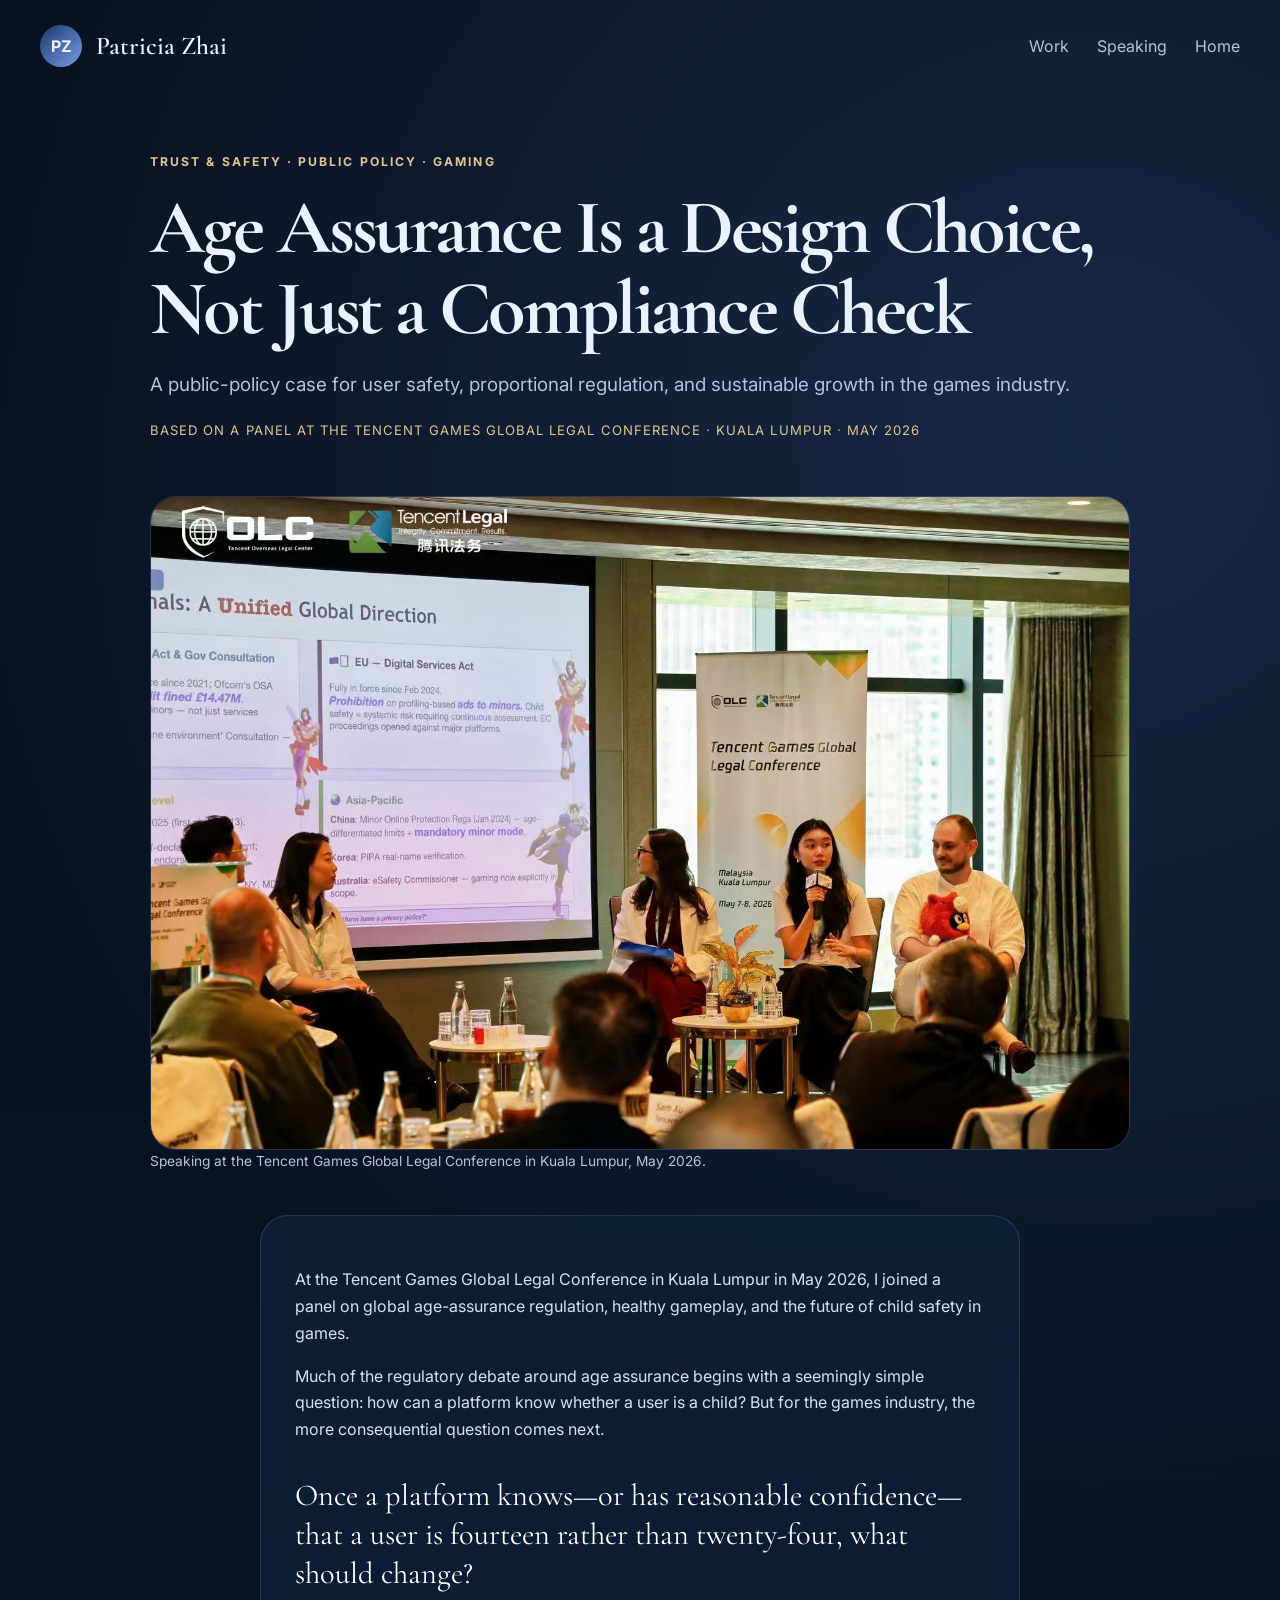
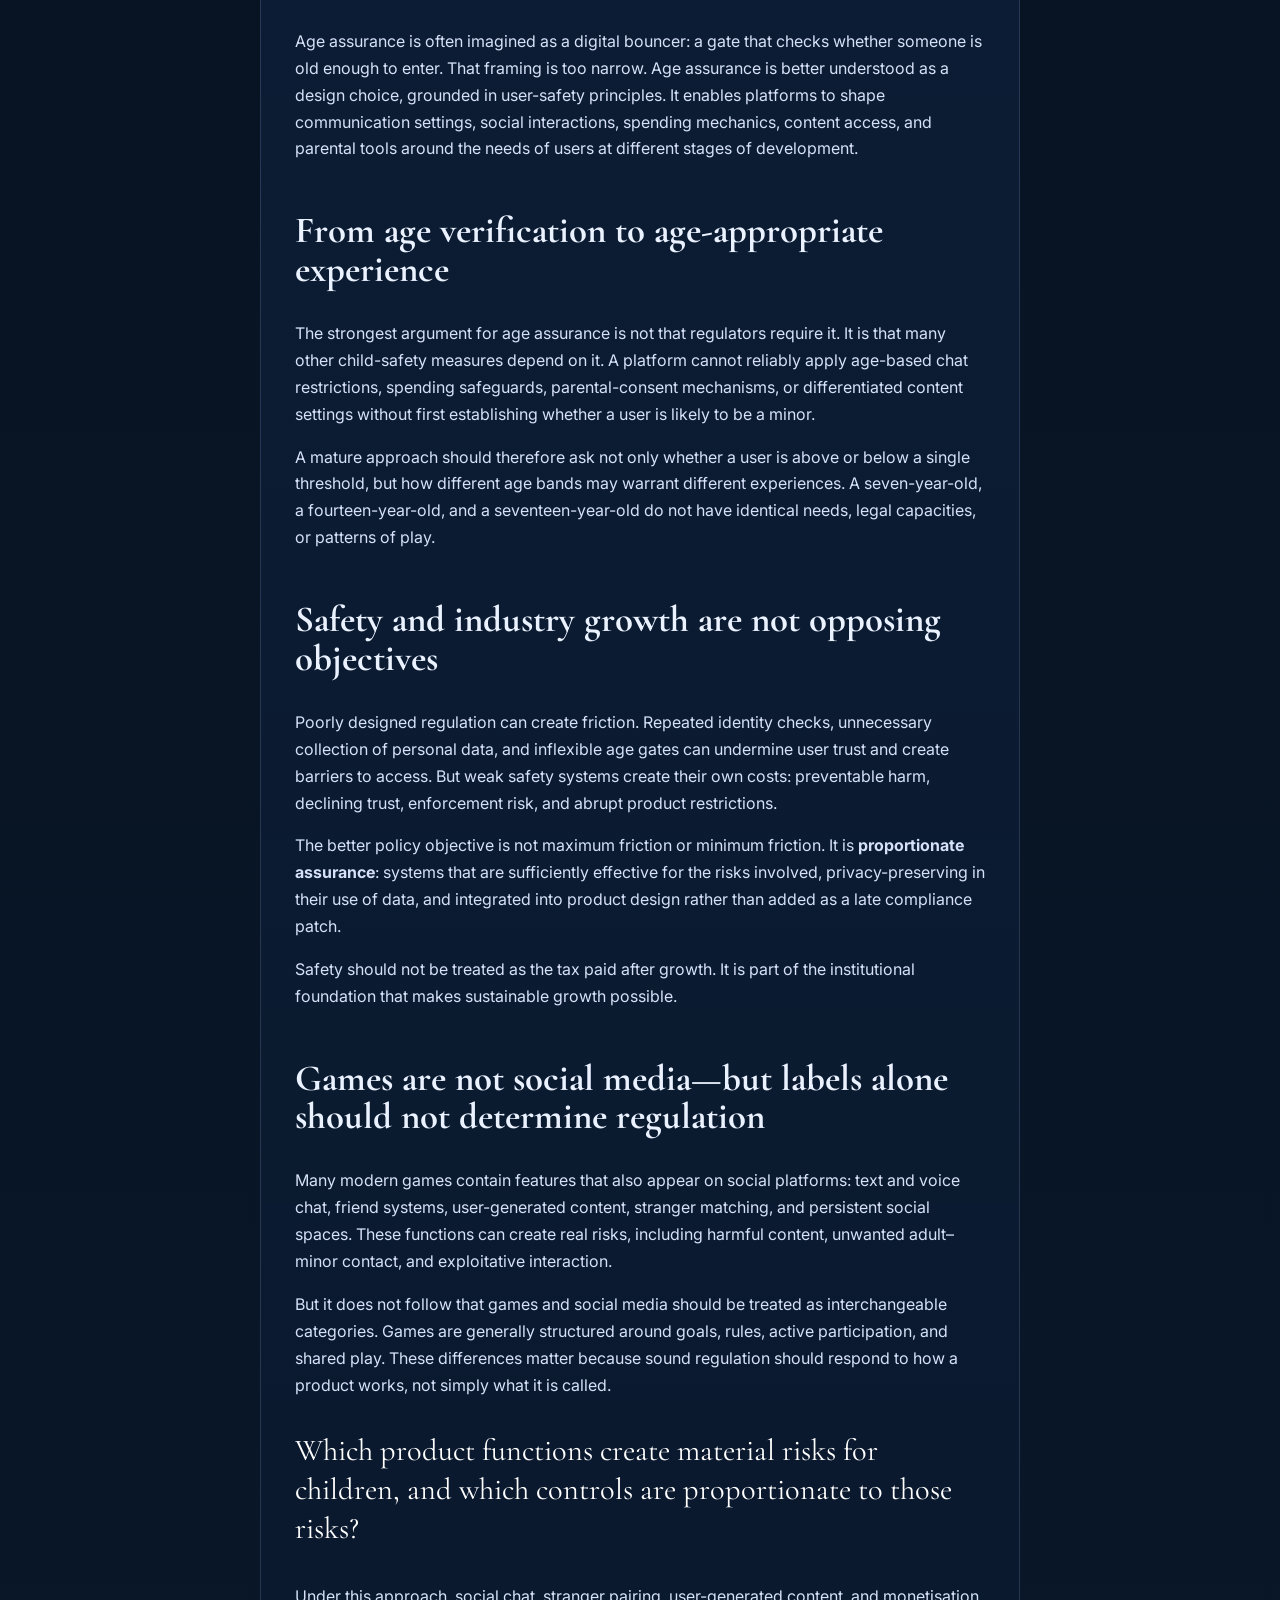
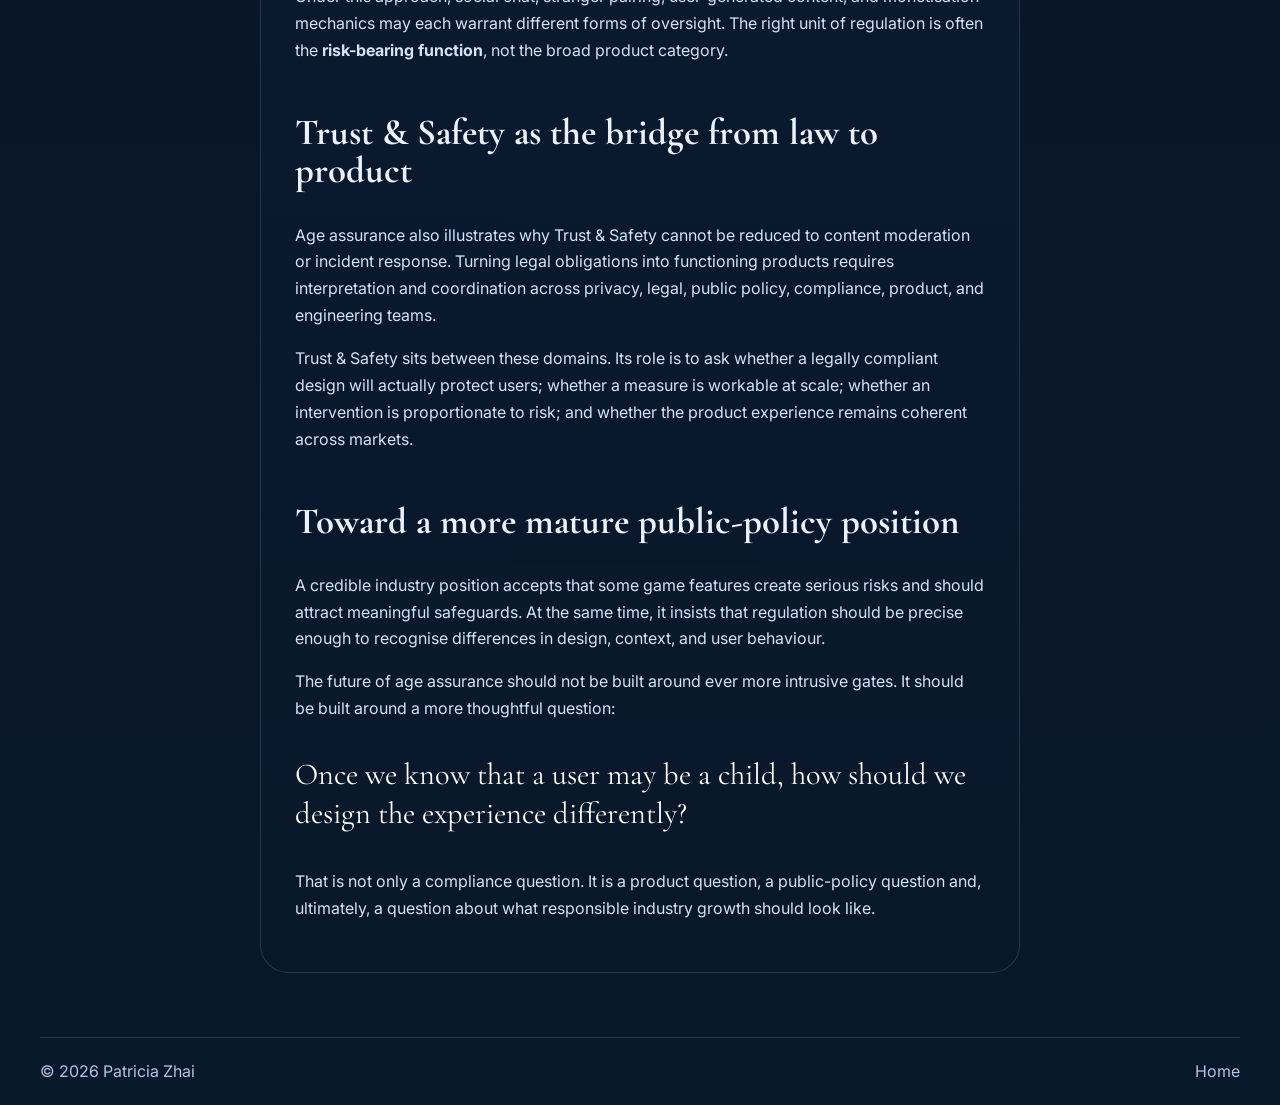
==== commit e7741419: "Restore article panel image" ====
--- a/age-assurance.html
+++ b/age-assurance.html
@@ -15,7 +15,7 @@
 <header class="site-header"><a class="brand" href="index.html"><span class="brand-mark">PZ</span><span class="brand-text">Patricia Zhai</span></a><nav><a href="index.html#work">Work</a><a href="index.html#speaking">Speaking</a><a href="index.html">Home</a></nav></header><main class="article-shell"><article class="article"><header class="article-header"><p class="eyebrow">Trust &amp; Safety &middot; Public policy &middot; Gaming</p>
 <h1>Age Assurance Is a Design Choice, Not Just a Compliance Check</h1>
 <p class="article-subtitle">A public-policy case for user safety, proportional regulation, and sustainable growth in the games industry.</p>
-<p class="meta">Based on a panel at the Tencent Games Global Legal Conference &middot; Kuala Lumpur &middot; May 2026</p></header><div class="article-body">
+<p class="meta">Based on a panel at the Tencent Games Global Legal Conference &middot; Kuala Lumpur &middot; May 2026</p></header><figure class="article-figure"><img src="./assets/kl-panel-v2.jpg" alt="Patricia Zhai speaking at the Tencent Games Global Legal Conference in Kuala Lumpur"><figcaption>Speaking at the Tencent Games Global Legal Conference in Kuala Lumpur, May 2026.</figcaption></figure><div class="article-body">
 <p>At the Tencent Games Global Legal Conference in Kuala Lumpur in May 2026, I joined a panel on global age-assurance regulation, healthy gameplay, and the future of child safety in games.</p>
 <p>Much of the regulatory debate around age assurance begins with a seemingly simple question: how can a platform know whether a user is a child? But for the games industry, the more consequential question comes next.</p>
 <p class="pullquote">Once a platform knows&mdash;or has reasonable confidence&mdash;that a user is fourteen rather than twenty-four, what should change?</p>
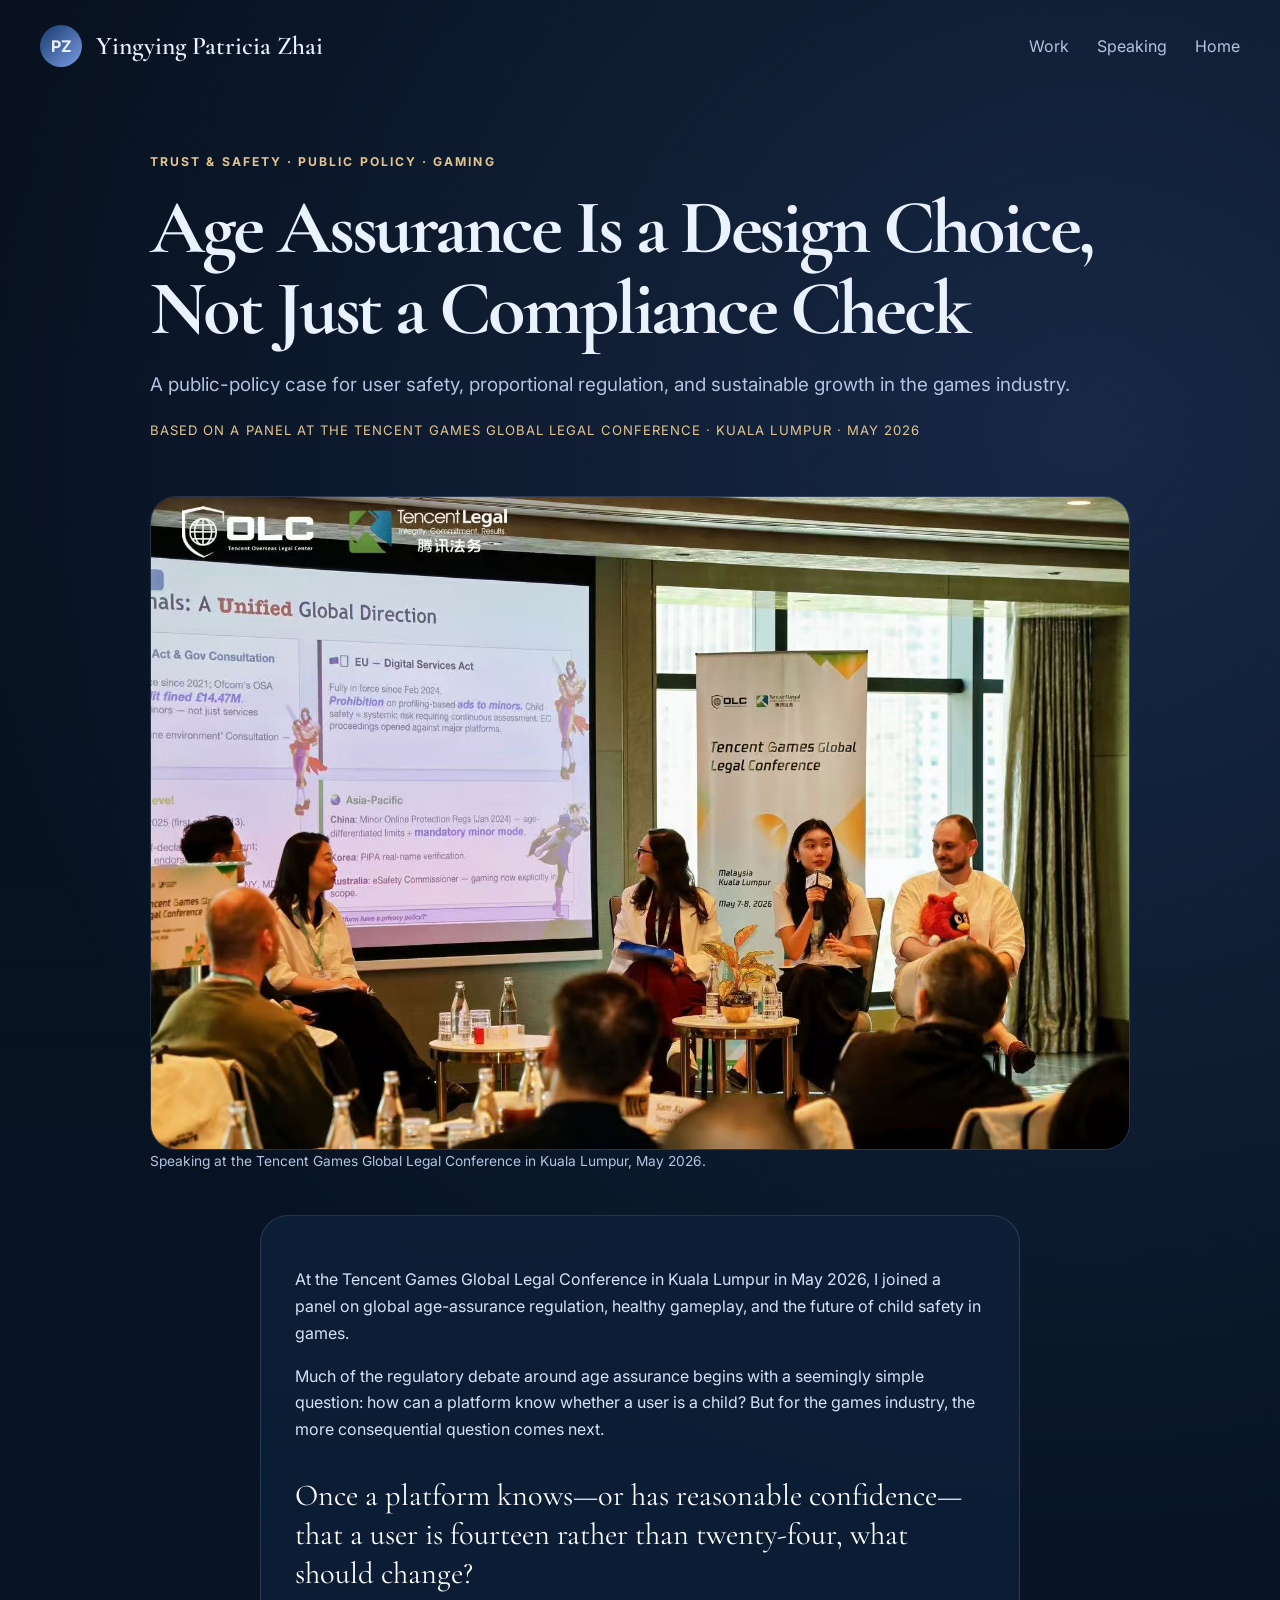
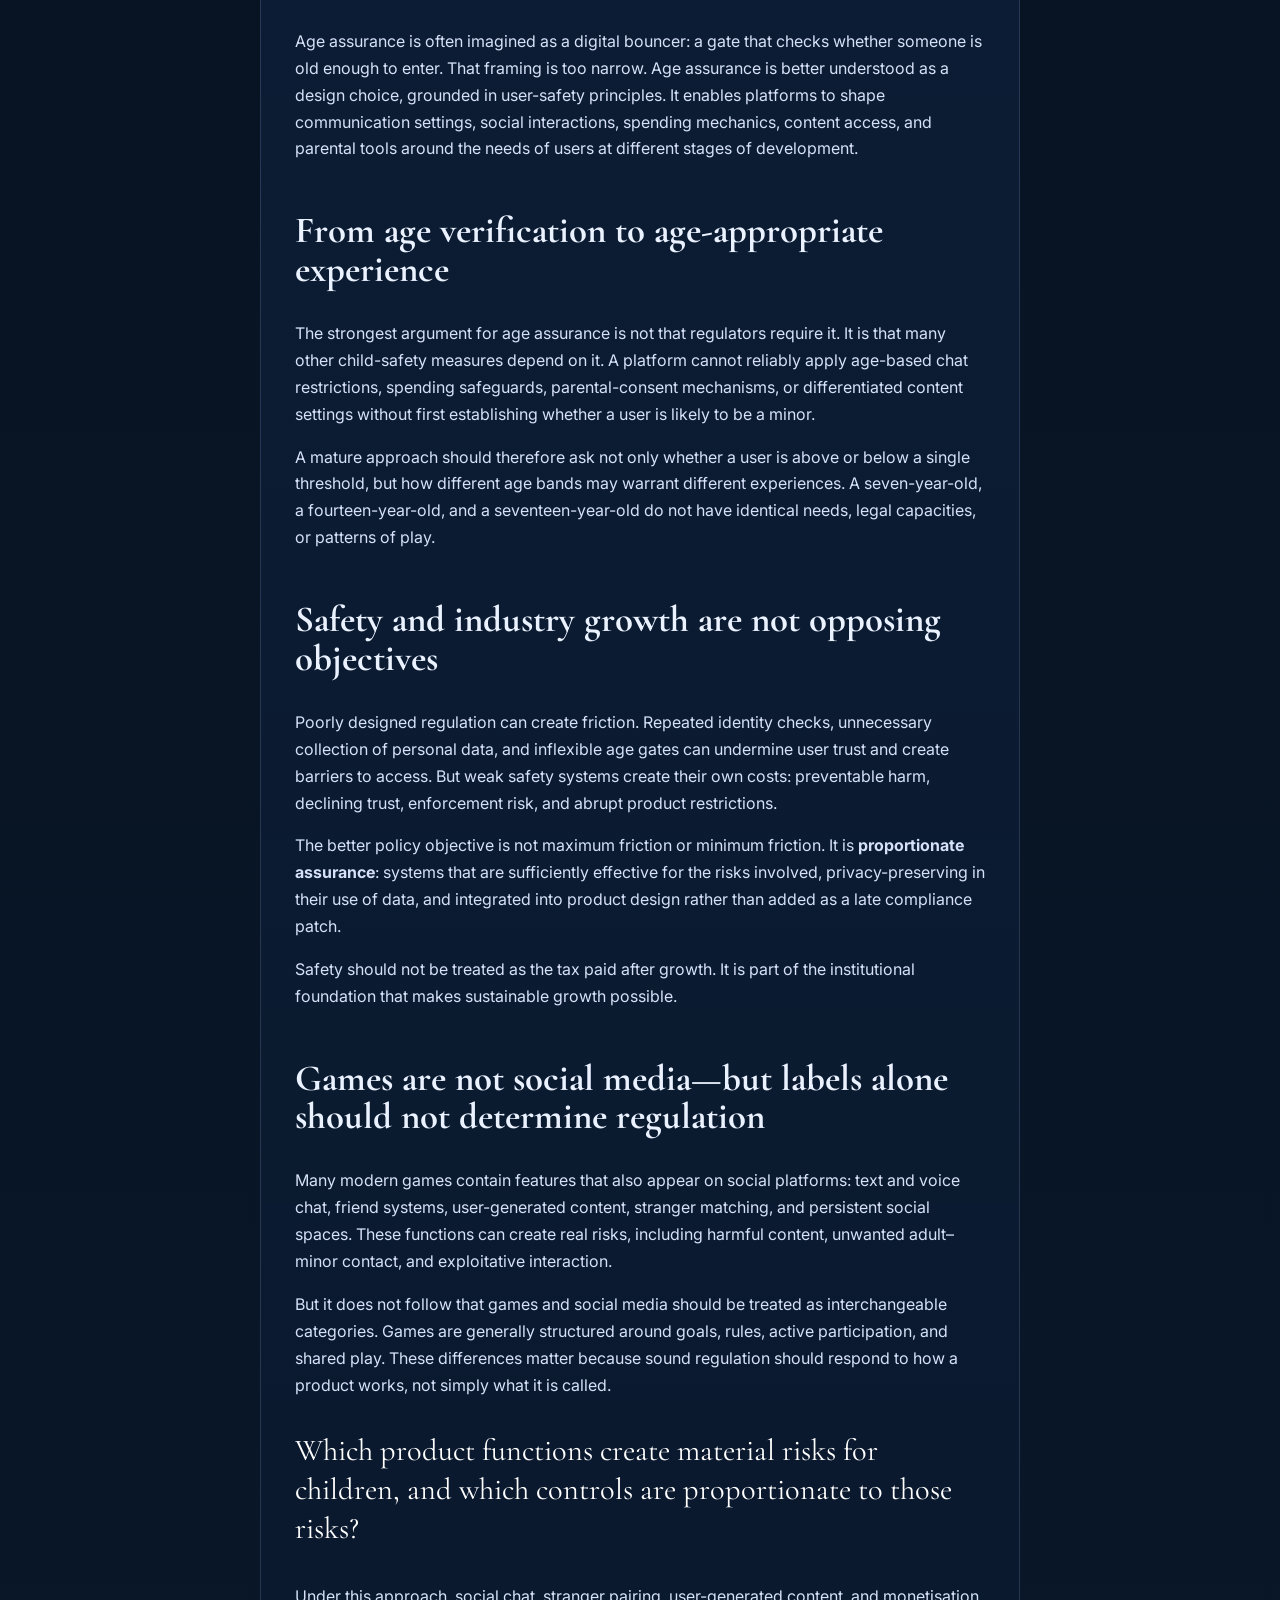
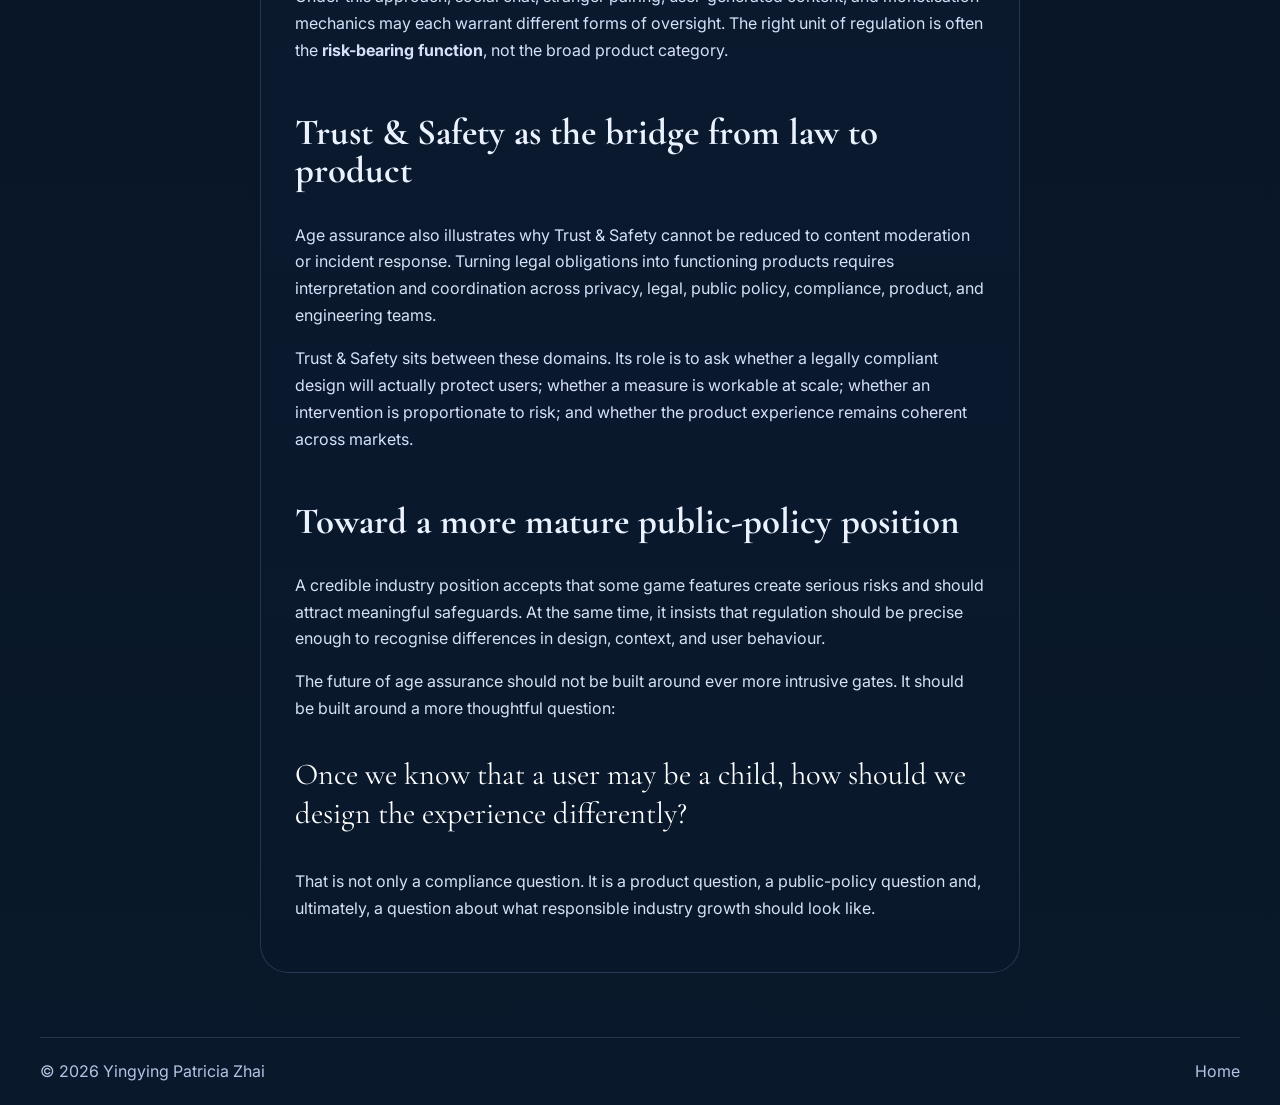
==== commit e3b473ca: "Refresh AI safety and governance portfolio" ====
--- a/age-assurance.html
+++ b/age-assurance.html
@@ -4,18 +4,18 @@
 <meta http-equiv="Content-Type" content="text/html; charset=UTF-8">
 <meta charset="utf-8">
 <meta name="viewport" content="width=device-width,initial-scale=1">
-<meta name="description" content="Age assurance is a design choice, not just a compliance check &mdash; Patricia Zhai">
-<title>Age Assurance Is a Design Choice &mdash; Patricia Zhai</title>
+<meta name="description" content="Age assurance is a design choice, not just a compliance check &mdash; Yingying Patricia Zhai">
+<title>Age Assurance Is a Design Choice &mdash; Yingying Patricia Zhai</title>
 <link rel="preconnect" href="https://fonts.googleapis.com">
 <link rel="preconnect" href="https://fonts.gstatic.com" crossorigin>
 <link href="https://fonts.googleapis.com/css2?family=Inter:wght@400;500;600;700&amp;family=Cormorant+Garamond:wght@500;600;700&amp;display=swap" rel="stylesheet">
 <link rel="stylesheet" href="styles.css">
 </head>
 <body>
-<header class="site-header"><a class="brand" href="index.html"><span class="brand-mark">PZ</span><span class="brand-text">Patricia Zhai</span></a><nav><a href="index.html#work">Work</a><a href="index.html#speaking">Speaking</a><a href="index.html">Home</a></nav></header><main class="article-shell"><article class="article"><header class="article-header"><p class="eyebrow">Trust &amp; Safety &middot; Public policy &middot; Gaming</p>
+<header class="site-header"><a class="brand" href="index.html"><span class="brand-mark">PZ</span><span class="brand-text">Yingying Patricia Zhai</span></a><nav><a href="index.html#work">Work</a><a href="index.html#speaking">Speaking</a><a href="index.html">Home</a></nav></header><main class="article-shell"><article class="article"><header class="article-header"><p class="eyebrow">Trust &amp; Safety &middot; Public policy &middot; Gaming</p>
 <h1>Age Assurance Is a Design Choice, Not Just a Compliance Check</h1>
 <p class="article-subtitle">A public-policy case for user safety, proportional regulation, and sustainable growth in the games industry.</p>
-<p class="meta">Based on a panel at the Tencent Games Global Legal Conference &middot; Kuala Lumpur &middot; May 2026</p></header><figure class="article-figure"><img src="./assets/kl-panel-v2.jpg" alt="Patricia Zhai speaking at the Tencent Games Global Legal Conference in Kuala Lumpur"><figcaption>Speaking at the Tencent Games Global Legal Conference in Kuala Lumpur, May 2026.</figcaption></figure><div class="article-body">
+<p class="meta">Based on a panel at the Tencent Games Global Legal Conference &middot; Kuala Lumpur &middot; May 2026</p></header><figure class="article-figure"><img src="./assets/kl-panel-v2.jpg" alt="Yingying Patricia Zhai speaking at the Tencent Games Global Legal Conference in Kuala Lumpur"><figcaption>Speaking at the Tencent Games Global Legal Conference in Kuala Lumpur, May 2026.</figcaption></figure><div class="article-body">
 <p>At the Tencent Games Global Legal Conference in Kuala Lumpur in May 2026, I joined a panel on global age-assurance regulation, healthy gameplay, and the future of child safety in games.</p>
 <p>Much of the regulatory debate around age assurance begins with a seemingly simple question: how can a platform know whether a user is a child? But for the games industry, the more consequential question comes next.</p>
 <p class="pullquote">Once a platform knows&mdash;or has reasonable confidence&mdash;that a user is fourteen rather than twenty-four, what should change?</p>
@@ -40,6 +40,6 @@
 <p>The future of age assurance should not be built around ever more intrusive gates. It should be built around a more thoughtful question:</p>
 <p class="pullquote">Once we know that a user may be a child, how should we design the experience differently?</p>
 <p>That is not only a compliance question. It is a product question, a public-policy question and, ultimately, a question about what responsible industry growth should look like.</p>
-</div></article></main><footer><span>&copy; 2026 Patricia Zhai</span><a href="index.html">Home</a></footer>
+</div></article></main><footer><span>&copy; 2026 Yingying Patricia Zhai</span><a href="index.html">Home</a></footer>
 </body>
 </html>
--- a/styles.css
+++ b/styles.css
@@ -1,3 +1,7 @@
-:root{--bg:#07111f;--panel:#0d1f38;--ink:#eaf1ff;--muted:#b4c3e2;--line:rgba(187,207,255,.16);--gold:#e2c58f;--max:1200px}*{box-sizing:border-box}html{scroll-behavior:smooth}body{margin:0;font-family:Inter,system-ui,sans-serif;line-height:1.68;color:var(--ink);background:radial-gradient(circle at 85% 10%,rgba(81,120,202,.22),transparent 28%),linear-gradient(180deg,#07111f,#09182a);overflow-x:hidden}a{color:inherit}.site-header,main,footer{width:min(var(--max),calc(100% - 48px));margin:auto}.site-header{min-height:92px;display:flex;align-items:center;justify-content:space-between}.brand{display:flex;gap:14px;align-items:center;text-decoration:none}.brand-mark{width:42px;height:42px;border-radius:50%;display:grid;place-items:center;background:linear-gradient(135deg,#173a6d,#7b9be3);font-weight:700}.brand-text,h1,h2,h3{font-family:'Cormorant Garamond',serif}.brand-text{font-size:1.6rem;font-weight:600}nav{display:flex;gap:28px}nav a{text-decoration:none;color:var(--muted)}.hero{display:grid;grid-template-columns:.78fr 1.22fr;gap:54px;align-items:center;padding:48px 0 96px}.portrait-frame{padding:14px;max-width:430px;margin:auto;border:1px solid var(--line);border-radius:180px 180px 34px 34px;background:rgba(255,255,255,.035);box-shadow:0 30px 100px rgba(0,0,0,.35)}.portrait-frame img{display:block;width:100%;border-radius:158px 158px 22px 22px}.eyebrow{margin:0 0 16px;text-transform:uppercase;letter-spacing:.17em;font-size:.76rem;font-weight:700;color:var(--gold)}h1,h2,h3{line-height:1.05;margin-top:0}.hero h1{font-size:clamp(4rem,8vw,7.2rem);letter-spacing:-.045em;margin-bottom:24px}.intro{max-width:760px;font-size:1.22rem;color:var(--muted)}.chips,.actions{display:flex;flex-wrap:wrap;gap:10px;margin-top:26px}.chips span,.pill{padding:8px 12px;border-radius:999px;border:1px solid var(--line);color:var(--muted);font-size:.82rem}.button{display:inline-flex;min-height:48px;padding:0 18px;align-items:center;border:1px solid var(--line);border-radius:999px;text-decoration:none}.primary{background:linear-gradient(135deg,#dbe8ff,#9fbfff);color:#05101f;font-weight:700}.section{padding:42px 0 100px}.section-head{display:grid;grid-template-columns:.8fr 1.2fr;gap:48px;align-items:end;margin-bottom:30px}.section-head h2{font-size:clamp(2.8rem,4.8vw,4.8rem);margin-bottom:0}.single-line-heading{font-size:clamp(2.3rem,4vw,4.8rem);white-space:nowrap}.section-head>p{color:var(--muted);font-size:1.06rem;margin:0 0 8px}.work-grid{display:grid;grid-template-columns:1fr 1fr;gap:20px}.card,.speaking-card{border:1px solid var(--line);border-radius:28px;background:linear-gradient(180deg,rgba(13,31,56,.9),rgba(10,24,44,.72));box-shadow:0 30px 100px rgba(0,0,0,.28)}.card{padding:30px;display:flex;flex-direction:column}.accent{background:linear-gradient(180deg,rgba(19,44,78,.94),rgba(10,24,44,.74))}.topline{display:flex;justify-content:space-between;align-items:center;margin-bottom:26px;color:var(--gold);font-weight:700}.card h3,.speaking-card h3{font-size:2rem;margin-bottom:14px}.card p,.speaking-card p{color:var(--muted)}.links{display:flex;flex-direction:column;gap:14px;margin-top:auto}.links a,.feature{display:block;text-decoration:none;border:1px solid var(--line);background:rgba(255,255,255,.03);padding:18px;border-radius:18px;transition:.2s ease}.links a:hover,.feature:hover{transform:translateY(-1px);background:rgba(255,255,255,.065)}small{display:block;text-transform:uppercase;letter-spacing:.12em;color:var(--gold);font-weight:700;margin-bottom:7px}.links strong,.feature strong{display:block;margin-bottom:7px}.links span,.feature span{color:var(--muted);font-size:.92rem}.framework{grid-column:1/-1;display:grid;grid-template-columns:.9fr 1.1fr;gap:42px;align-items:center}.framework .topline{grid-column:1/-1}.speaking-card{display:grid;grid-template-columns:1.1fr .9fr;overflow:hidden}.speaking-card img{width:100%;height:100%;min-height:460px;object-fit:cover}.speaking-card>div{padding:34px;display:flex;flex-direction:column;justify-content:center}.meta{color:var(--gold)!important;text-transform:uppercase;letter-spacing:.08em;font-size:.82rem}.speaking-card a{font-weight:700;text-decoration:none}footer{min-height:96px;border-top:1px solid var(--line);display:flex;align-items:center;justify-content:space-between;color:var(--muted)}footer a{text-decoration:none}.article-shell{max-width:980px}.article{padding:20px 0 100px}.article-header{padding:40px 0 10px}.article-header h1{font-size:clamp(3rem,6vw,5.6rem);letter-spacing:-.04em;margin-bottom:18px}.article-subtitle{color:var(--muted);font-size:1.18rem}.article-figure{margin:32px 0 42px}.article-figure img{width:100%;border-radius:26px;border:1px solid var(--line)}figcaption{color:var(--muted);font-size:.86rem}.article-body{max-width:760px;margin:auto;padding:34px;border:1px solid var(--line);border-radius:28px;background:linear-gradient(180deg,rgba(13,31,56,.88),rgba(10,24,44,.72))}.article-body h2{font-size:2.3rem;margin-top:50px}.article-body p{color:#d6e1f8}.pullquote{font-family:'Cormorant Garamond',serif;font-size:1.9rem;line-height:1.28;color:#fff!important;margin:34px 0!important}@media(max-width:900px){nav{display:none}.hero,.section-head,.work-grid,.framework,.speaking-card{grid-template-columns:1fr}.hero{padding-top:20px}.portrait-frame{max-width:360px}.framework{grid-column:auto}.speaking-card img{min-height:320px}.single-line-heading{white-space:normal}}@media(max-width:560px){.site-header,main,footer{width:calc(100% - 26px)}.hero h1{font-size:3.7rem}.intro{font-size:1.05rem}.section{padding-bottom:72px}.card,.article-body{padding:24px}footer{flex-direction:column;justify-content:center;align-items:flex-start;gap:8px}}
+:root{--bg:#07111f;--panel:#0d1f38;--ink:#eaf1ff;--muted:#b4c3e2;--line:rgba(187,207,255,.16);--gold:#e2c58f;--max:1200px}*{box-sizing:border-box}html{scroll-behavior:smooth}body{margin:0;font-family:Inter,system-ui,sans-serif;line-height:1.68;color:var(--ink);background:radial-gradient(circle at 85% 10%,rgba(81,120,202,.22),transparent 28%),linear-gradient(180deg,#07111f,#09182a);overflow-x:hidden}a{color:inherit}.site-header,main,footer{width:min(var(--max),calc(100% - 48px));margin:auto}.site-header{min-height:92px;display:flex;align-items:center;justify-content:space-between}.brand{display:flex;gap:14px;align-items:center;text-decoration:none}.brand-mark{width:42px;height:42px;border-radius:50%;display:grid;place-items:center;background:linear-gradient(135deg,#173a6d,#7b9be3);font-weight:700}.brand-text,h1,h2,h3{font-family:'Cormorant Garamond',serif}.brand-text{font-size:1.6rem;font-weight:600}nav{display:flex;gap:28px}nav a{text-decoration:none;color:var(--muted)}.hero{display:grid;grid-template-columns:.78fr 1.22fr;gap:54px;align-items:center;padding:48px 0 96px}.portrait-frame{padding:14px;max-width:430px;margin:auto;border:1px solid var(--line);border-radius:180px 180px 34px 34px;background:rgba(255,255,255,.035);box-shadow:0 30px 100px rgba(0,0,0,.35)}.portrait-frame img{display:block;width:100%;border-radius:158px 158px 22px 22px}.eyebrow{margin:0 0 16px;text-transform:uppercase;letter-spacing:.17em;font-size:.76rem;font-weight:700;color:var(--gold)}h1,h2,h3{line-height:1.05;margin-top:0}.hero h1{font-size:clamp(4rem,8vw,7.2rem);letter-spacing:-.045em;margin-bottom:24px}.intro{max-width:760px;font-size:1.22rem;color:var(--muted)}.chips,.actions{display:flex;flex-wrap:wrap;gap:10px;margin-top:26px}.chips span,.pill{padding:8px 12px;border-radius:999px;border:1px solid var(--line);color:var(--muted);font-size:.82rem}.button{display:inline-flex;min-height:48px;padding:0 18px;align-items:center;border:1px solid var(--line);border-radius:999px;text-decoration:none}.primary{background:linear-gradient(135deg,#dbe8ff,#9fbfff);color:#05101f;font-weight:700}.section{padding:42px 0 100px}.section-head{display:grid;grid-template-columns:.8fr 1.2fr;gap:48px;align-items:end;margin-bottom:30px}.section-head h2{font-size:clamp(2.8rem,4.8vw,4.8rem);margin-bottom:0}.single-line-heading{font-size:clamp(2.3rem,4vw,4.8rem);white-space:nowrap}.section-head>p{color:var(--muted);font-size:1.06rem;margin:0 0 8px}.work-grid{display:grid;grid-template-columns:1fr 1fr;gap:20px}.card,.speaking-card{border:1px solid var(--line);border-radius:28px;background:linear-gradient(180deg,rgba(13,31,56,.9),rgba(10,24,44,.72));box-shadow:0 30px 100px rgba(0,0,0,.28)}.card{padding:30px;display:flex;flex-direction:column}.accent{background:linear-gradient(180deg,rgba(19,44,78,.94),rgba(10,24,44,.74))}.topline{display:flex;justify-content:space-between;align-items:center;margin-bottom:26px;color:var(--gold);font-weight:700}.card h3,.speaking-card h3{font-size:2rem;margin-bottom:14px}.card p,.speaking-card p{color:var(--muted)}.links{display:flex;flex-direction:column;gap:14px;margin-top:auto}.links a,.feature{display:block;text-decoration:none;border:1px solid var(--line);background:rgba(255,255,255,.03);padding:18px;border-radius:18px;transition:.2s ease}.links a:hover,.feature:hover{transform:translateY(-1px);background:rgba(255,255,255,.065)}small{display:block;text-transform:uppercase;letter-spacing:.12em;color:var(--gold);font-weight:700;margin-bottom:7px}.links strong,.feature strong{display:block;margin-bottom:7px}.links span,.feature span{color:var(--muted);font-size:.92rem}.framework{grid-column:1/-1;display:grid;grid-template-columns:.9fr 1.1fr;gap:42px;align-items:center}.framework .topline{grid-column:1/-1}.speaking-card{display:grid;grid-template-columns:1.1fr .9fr;overflow:hidden}.speaking-card img{width:100%;height:100%;min-height:460px;object-fit:cover}.speaking-card>div{padding:34px;display:flex;flex-direction:column;justify-content:center}.meta{color:var(--gold)!important;text-transform:uppercase;letter-spacing:.08em;font-size:.82rem}.speaking-card a{font-weight:700;text-decoration:none}footer{min-height:96px;border-top:1px solid var(--line);display:flex;align-items:center;justify-content:space-between;color:var(--muted)}footer a{text-decoration:none}.article-shell{max-width:980px}.article{padding:20px 0 100px}.article-header{padding:40px 0 10px}.article-header h1{font-size:clamp(3rem,6vw,5.6rem);letter-spacing:-.04em;margin-bottom:18px}.article-subtitle{color:var(--muted);font-size:1.18rem}.article-figure{margin:32px 0 42px}.article-figure img{width:100%;border-radius:26px;border:1px solid var(--line)}figcaption{color:var(--muted);font-size:.86rem}.article-body{max-width:760px;margin:auto;padding:34px;border:1px solid var(--line);border-radius:28px;background:linear-gradient(180deg,rgba(13,31,56,.88),rgba(10,24,44,.72))}.article-body h2{font-size:2.3rem;margin-top:50px}.article-body p{color:#d6e1f8}.pullquote{font-family:'Cormorant Garamond',serif;font-size:1.9rem;line-height:1.28;color:#fff!important;margin:34px 0!important}@media(max-width:900px){.site-header{gap:12px 24px;flex-wrap:wrap}nav{gap:20px;flex-wrap:wrap}nav a{display:inline-flex;align-items:center;min-height:44px}.hero,.section-head,.work-grid,.framework,.speaking-card{grid-template-columns:1fr}.hero{padding-top:20px}.portrait-frame{max-width:360px}.framework{grid-column:auto}.speaking-card img{min-height:320px}.single-line-heading{white-space:normal}}@media(max-width:560px){.site-header,main,footer{width:calc(100% - 26px)}.hero h1{font-size:3.7rem}.intro{font-size:1.05rem}.section{padding-bottom:72px}.card,.article-body{padding:24px}footer{flex-direction:column;justify-content:center;align-items:flex-start;gap:8px}}
 /* compact footer repair */
 #speaking.section{padding-bottom:56px} footer{min-height:68px} .article{padding-bottom:64px} .article-figure img{display:block} @media(max-width:560px){footer{min-height:72px}}
+
+@media(max-width:560px){
+  .site-header{align-items:flex-start;flex-direction:column;justify-content:center;gap:0;padding:12px 0 0}
+}
